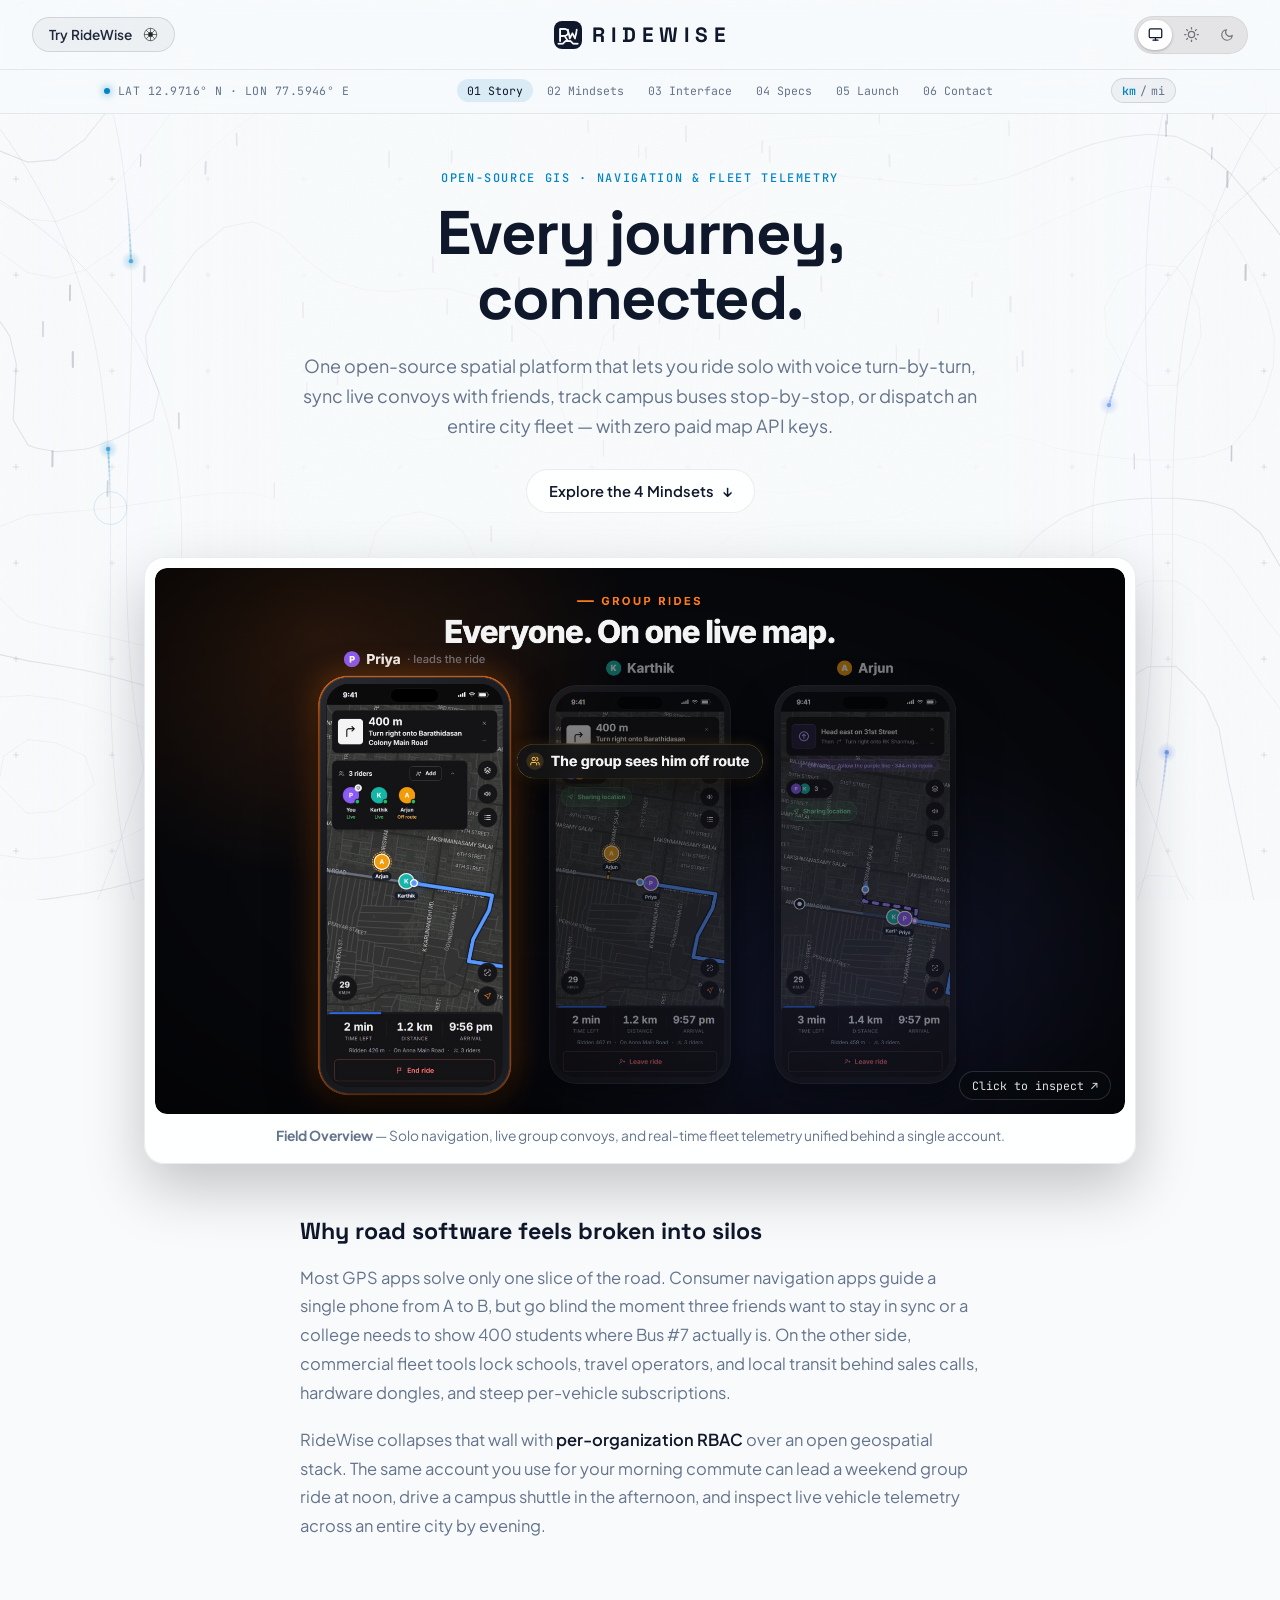
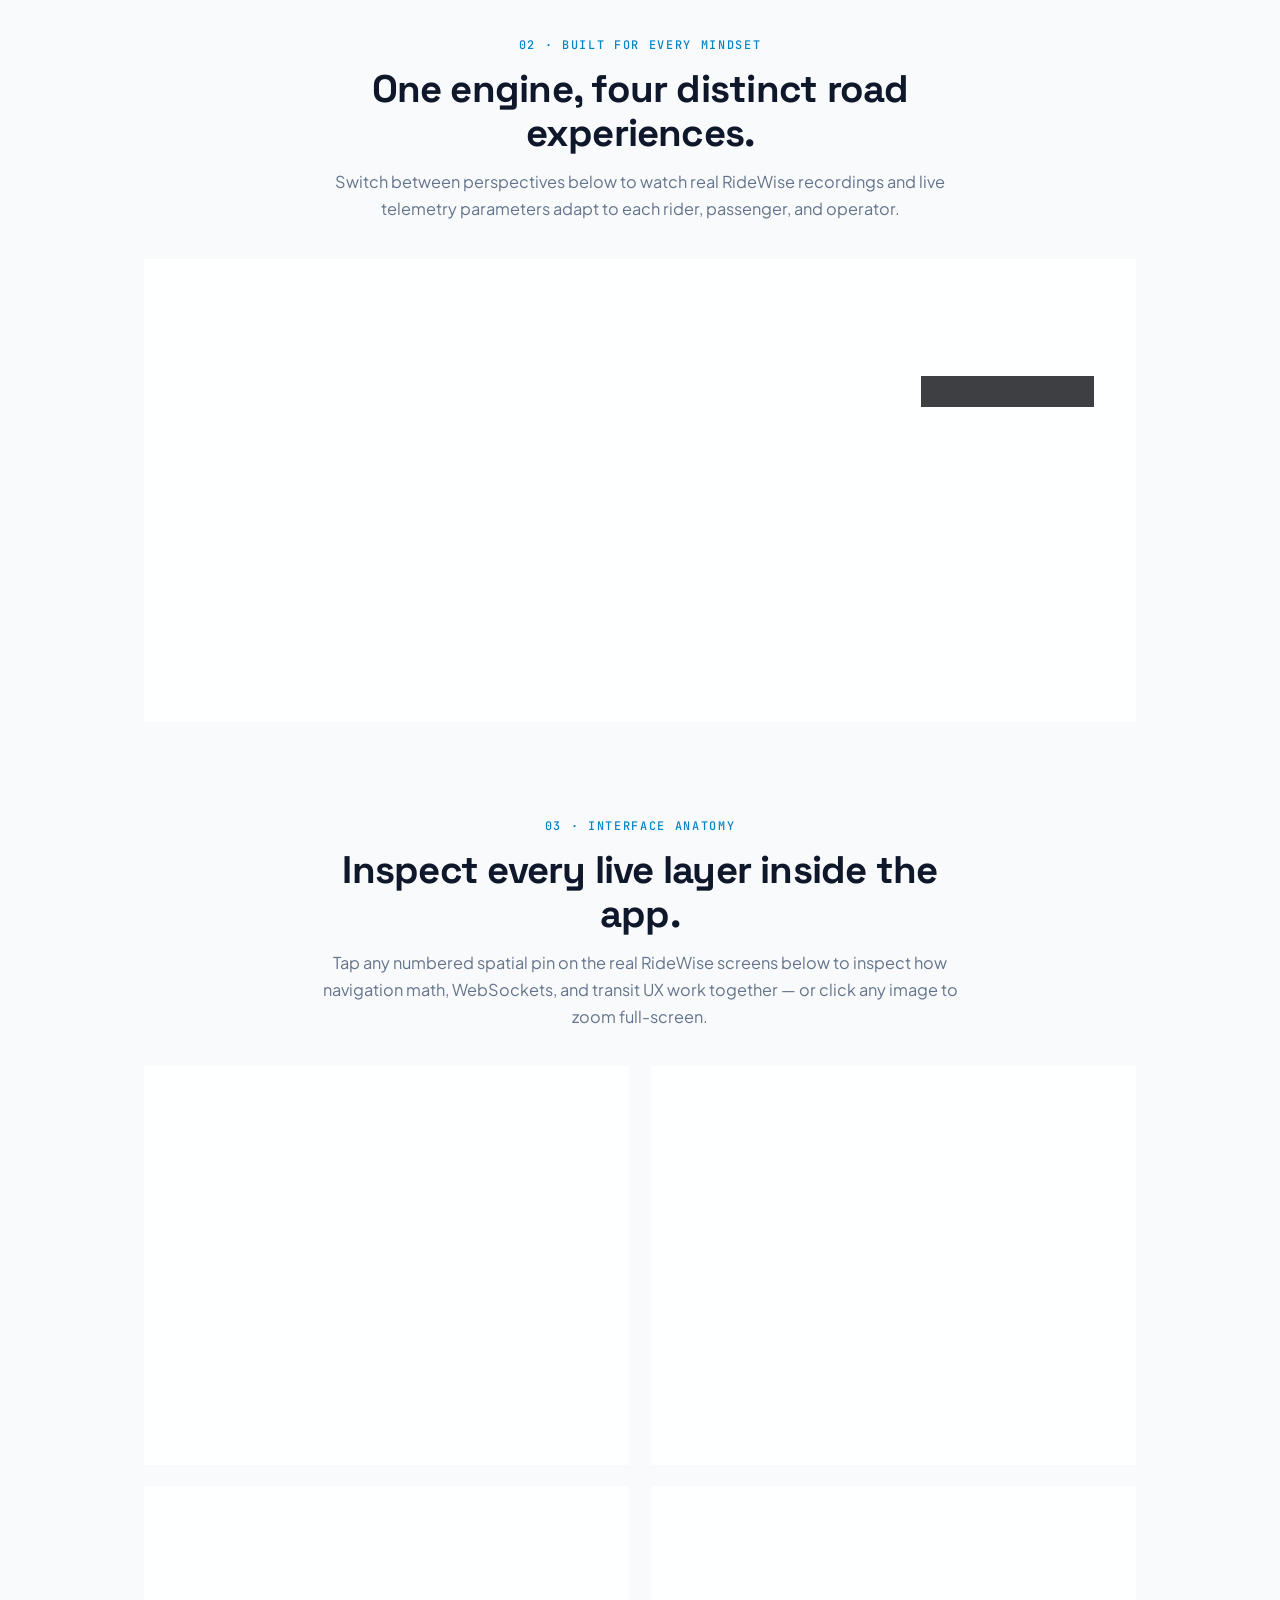
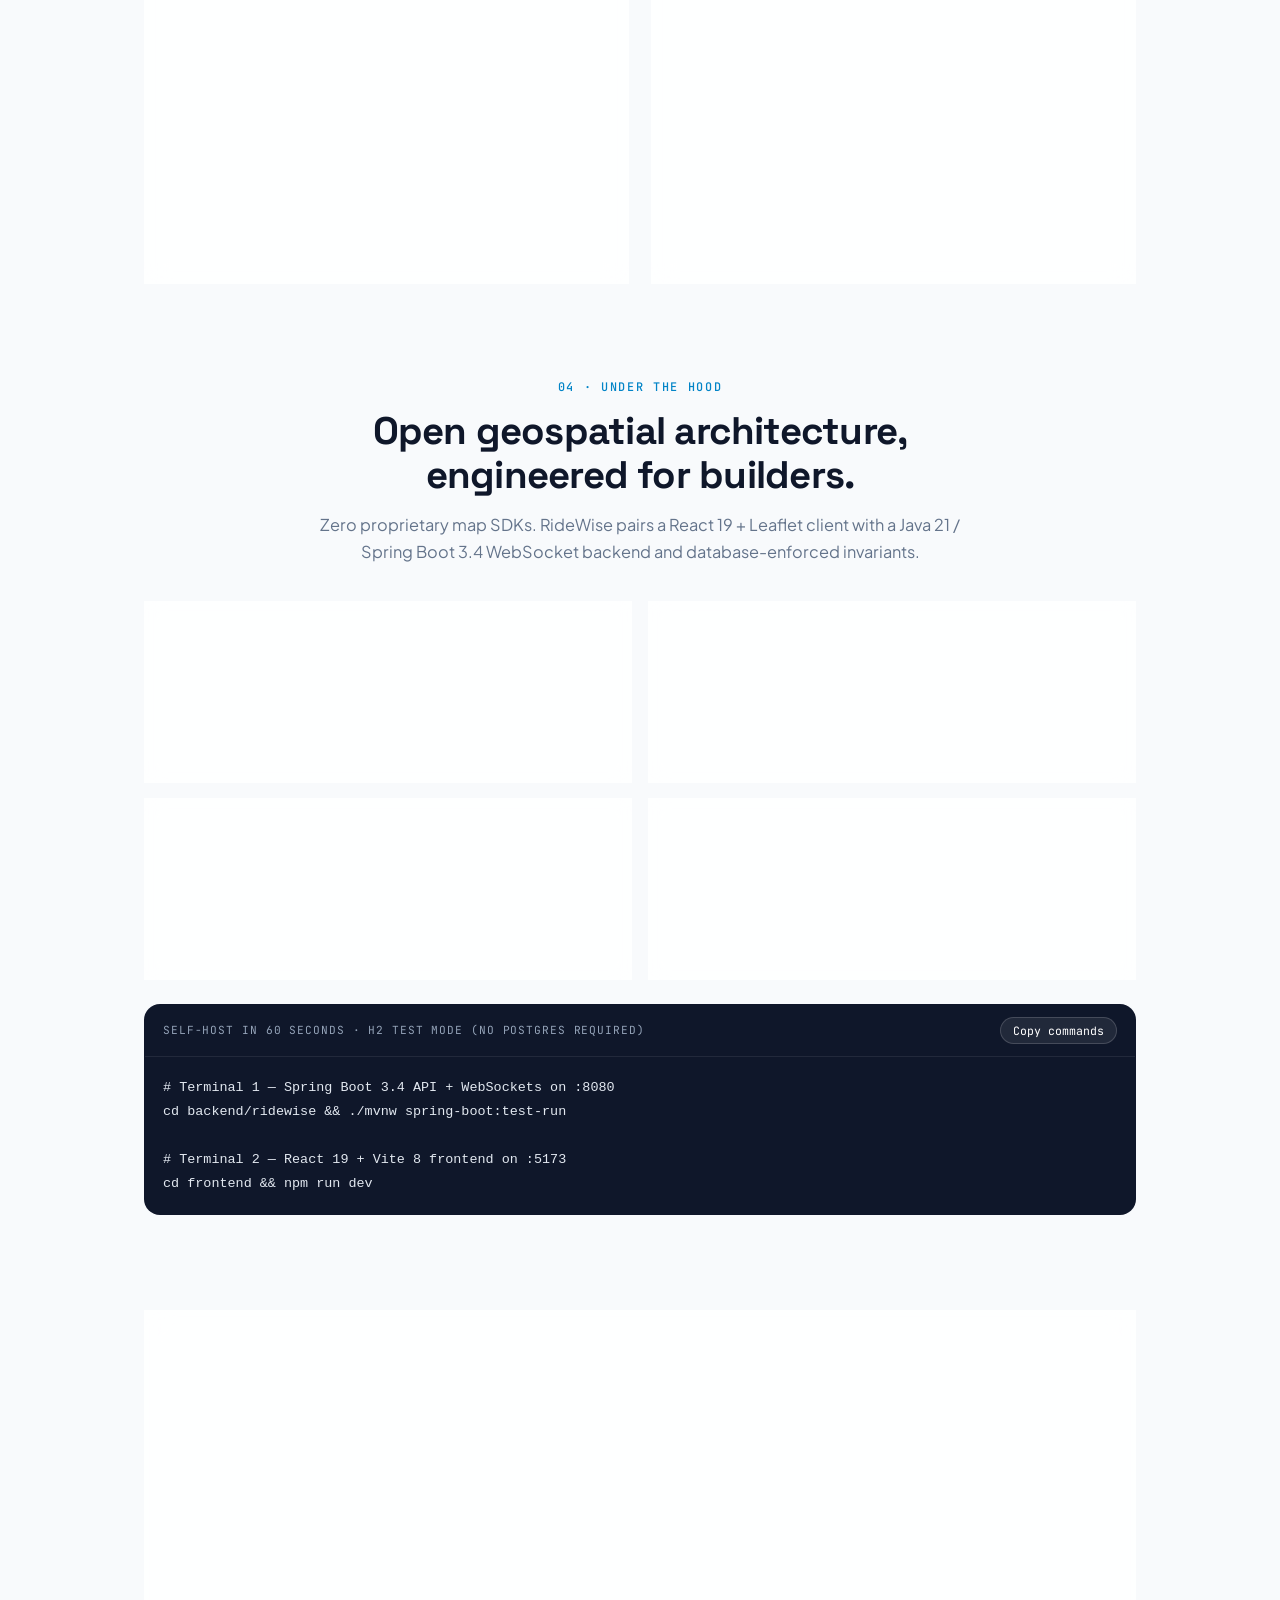
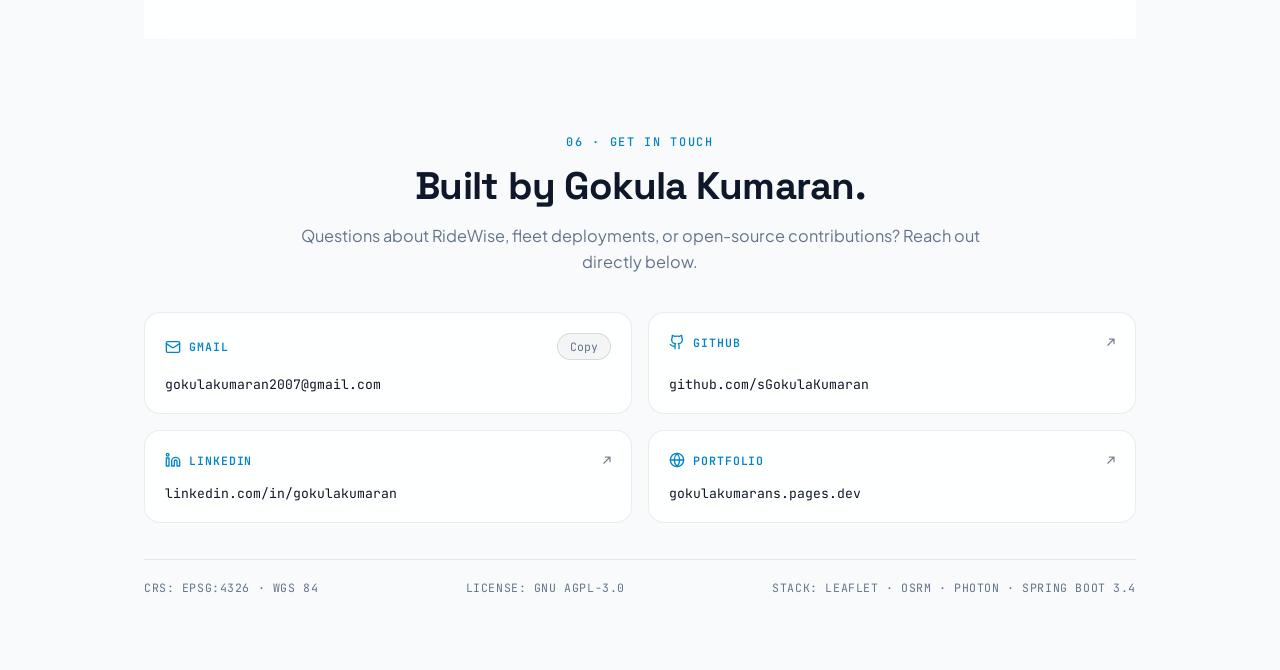
==== index.html @ c9604932 "Add MIT License and rename landingPage.html to index.html" ====
<!DOCTYPE html>
<html lang="en" data-theme="dark">
<head>
  <meta charset="UTF-8" />
  <meta name="viewport" content="width=device-width, initial-scale=1.0" />
  <title>RIDEWISE</title>

  <!-- App Tab Icon -->
  <link rel="icon" type="image/png" href="ridewise-icon-192.png" />

  <!-- Google Fonts: body text + wordmark -->
  <link rel="preconnect" href="https://fonts.googleapis.com" />
  <link rel="preconnect" href="https://fonts.gstatic.com" crossorigin />
  <link href="https://fonts.googleapis.com/css2?family=JetBrains+Mono:wght@400;500;600&family=Plus+Jakarta+Sans:wght@400;500;600;700;800&family=Space+Grotesk:wght@700&display=swap" rel="stylesheet" />

  <link rel="stylesheet" href="landingPage.css" />
</head>
<body>

  <!-- Cartographic Topography + Live Route Telemetry Background -->
  <div class="rw-bg-stage" aria-hidden="true">
    <canvas id="rwBgCanvas" class="rw-bg-canvas"></canvas>
    <div class="rw-bg-corridor"></div>
    <div class="rw-bg-grain"></div>
  </div>

  <!-- Top Bar -->
  <header class="topbar" id="topbar">

    <!-- Left: Try RideWise Button -->
    <div class="topbar-left">
      <a href="https://ride-wise.pages.dev" target="_blank" rel="noopener noreferrer" class="btn-try" id="btnTryRideWise" aria-label="Try RideWise (opens the app)">
        <span class="btn-text">Try RideWise</span>
        <!-- Tyre wrapper with speed lines behind it -->
        <span class="tyre-wrapper">
          <span class="speed-lines" aria-hidden="true">
            <span class="speed-line line-1"></span>
            <span class="speed-line line-2"></span>
          </span>
          <!-- Wheel / Tyre SVG -->
          <svg class="btn-tyre" id="btnTyreIcon" width="15" height="15" viewBox="0 0 24 24" fill="none" stroke="currentColor"  aria-hidden="true">
            <!-- Outer tyre rim -->
            <circle cx="12" cy="12" r="10"></circle>
            <!-- Center hub -->
            <circle cx="12" cy="12" r="3.5" fill="currentColor"></circle>
            <!-- Wheel spokes -->
            <line x1="12" y1="2" x2="12" y2="8.5"></line>
            <line x1="12" y1="15.5" x2="12" y2="22"></line>
            <line x1="2" y1="12" x2="8.5" y2="12"></line>
            <line x1="15.5" y1="12" x2="22" y2="12"></line>
            <line x1="4.93" y1="4.93" x2="9.5" y2="9.5"></line>
            <line x1="14.5" y1="14.5" x2="19.07" y2="19.07"></line>
            <line x1="4.93" y1="19.07" x2="9.5" y2="14.5"></line>
            <line x1="14.5" y1="9.5" x2="19.07" y2="4.93"></line>
          </svg>
        </span>
      </a>
    </div>

    <!-- Center: App Logo + Name -->
    <div class="topbar-center">
      <a href="#" class="brand" aria-label="RideWise home">
        <img src="ridewise-icon-192.png" alt="" class="brand-logo" />
        <span class="app-name">RIDEWISE</span>
      </a>
    </div>

    <!-- Right: 3-Segmented Pill Switcher (System, Light, Dark) -->
    <div class="topbar-right">
      <div class="theme-segment" id="themeSegment" role="radiogroup" aria-label="Theme switcher">
        <!-- Sliding highlight behind the active button -->
        <span class="theme-thumb" aria-hidden="true"></span>

        <!-- 1. System -->
        <button class="theme-btn" role="radio" data-theme-choice="system" title="System preference" aria-label="System preference">
          <svg width="15" height="15" viewBox="0 0 24 24" fill="none" stroke="currentColor" stroke-width="2" stroke-linecap="round" stroke-linejoin="round">
            <rect x="2" y="3" width="20" height="14" rx="2" ry="2"></rect>
            <line x1="8" y1="21" x2="16" y2="21"></line>
            <line x1="12" y1="17" x2="12" y2="21"></line>
          </svg>
        </button>

        <!-- 2. Light -->
        <button class="theme-btn" role="radio" data-theme-choice="light" title="Light theme" aria-label="Light theme">
          <svg width="15" height="15" viewBox="0 0 24 24" fill="none" stroke="currentColor" stroke-width="2" stroke-linecap="round" stroke-linejoin="round">
            <circle cx="12" cy="12" r="5"></circle>
            <line x1="12" y1="1" x2="12" y2="3"></line>
            <line x1="12" y1="21" x2="12" y2="23"></line>
            <line x1="4.22" y1="4.22" x2="5.64" y2="5.64"></line>
            <line x1="18.36" y1="18.36" x2="19.78" y2="19.78"></line>
            <line x1="1" y1="12" x2="3" y2="12"></line>
            <line x1="21" y1="12" x2="23" y2="12"></line>
            <line x1="4.22" y1="19.78" x2="5.64" y2="18.36"></line>
            <line x1="18.36" y1="5.64" x2="19.78" y2="4.22"></line>
          </svg>
        </button>

        <!-- 3. Dark -->
        <button class="theme-btn" role="radio" data-theme-choice="dark" title="Dark theme" aria-label="Dark theme">
          <svg width="14" height="14" viewBox="0 0 24 24" fill="none" stroke="currentColor" stroke-width="2" stroke-linecap="round" stroke-linejoin="round">
            <path d="M21 12.79A9 9 0 1 1 11.21 3 7 7 0 0 0 21 12.79z"></path>
          </svg>
        </button>
      </div>
    </div>
  </header>

  <!-- Sticky GIS Telemetry Ribbon -->
  <nav class="gis-ribbon" id="gisRibbon" aria-label="Chapter navigation and telemetry">
    <div class="gis-ribbon-inner">
      <div class="gis-coords-wrap">
        <span class="gis-live-dot" aria-hidden="true"></span>
        <span class="gis-coords" id="gisCoords">LAT 12.9716° N · LON 77.5946° E</span>
      </div>

      <div class="gis-chapters" role="list">
        <a href="#ch-story" class="gis-ch-link active" data-ch="ch-story">01 Story</a>
        <a href="#ch-mindsets" class="gis-ch-link" data-ch="ch-mindsets">02 Mindsets</a>
        <a href="#ch-interface" class="gis-ch-link" data-ch="ch-interface">03 Interface</a>
        <a href="#ch-architecture" class="gis-ch-link" data-ch="ch-architecture">04 Specs</a>
        <a href="#ch-launch" class="gis-ch-link" data-ch="ch-launch">05 Launch</a>
        <a href="#ch-contact" class="gis-ch-link" data-ch="ch-contact">06 Contact</a>
      </div>

      <button class="gis-unit-toggle" id="gisUnitToggle" type="button" aria-label="Toggle distance units between kilometers and miles">
        <span class="unit-opt active" data-unit="km">km</span>
        <span class="unit-sep" aria-hidden="true">/</span>
        <span class="unit-opt" data-unit="mi">mi</span>
      </button>
    </div>
    <div class="gis-progress-track" aria-hidden="true">
      <div class="gis-progress-bar" id="gisProgressBar"></div>
    </div>
  </nav>

  <main class="main-content">
    <article class="blog-container">

      <!-- ================================================================
           CHAPTER 01: HERO & PROBLEM SHIFT
           ================================================================ -->
      <section id="ch-story" class="blog-chapter ch-hero" data-coords="LAT 12.9716° N · LON 77.5946° E">
        <div class="prose-col hero-header">
          <p class="eyebrow">OPEN-SOURCE GIS · NAVIGATION &amp; FLEET TELEMETRY</p>
          <h1 class="hero-title">Every journey, connected.</h1>
          <p class="hero-lead">
            One open-source spatial platform that lets you ride solo with voice turn-by-turn, sync live convoys with friends, track campus buses stop-by-stop, or dispatch an entire city fleet — with zero paid map API keys.
          </p>
          <div class="hero-actions">
            <a href="#ch-mindsets" class="blog-btn-secondary">
              <span>Explore the 4 Mindsets</span>
              <span aria-hidden="true">↓</span>
            </a>
          </div>
        </div>

        <figure class="breakout-frame hero-media-frame">
          <button type="button" class="media-zoom-trigger" data-lightbox-src="assets/hero-promo.png" data-lightbox-caption="RideWise live navigation, group convoy sync, and multi-vehicle fleet dispatch running on open geospatial infrastructure." aria-label="Zoom hero platform overview">
            <img src="assets/hero-promo.png" alt="RideWise platform overview showing live fleet map, solo navigation, and group sync" class="frame-img" />
            <span class="zoom-pill">Click to inspect ↗</span>
          </button>
          <figcaption class="frame-caption">
            <strong>Field Overview</strong> — Solo navigation, live group convoys, and real-time fleet telemetry unified behind a single account.
          </figcaption>
        </figure>

        <div class="prose-col problem-shift">
          <h2 class="section-subtitle">Why road software feels broken into silos</h2>
          <p>
            Most GPS apps solve only one slice of the road. Consumer navigation apps guide a single phone from A to B, but go blind the moment three friends want to stay in sync or a college needs to show 400 students where Bus #7 actually is. On the other side, commercial fleet tools lock schools, travel operators, and local transit behind sales calls, hardware dongles, and steep per-vehicle subscriptions.
          </p>
          <p>
            RideWise collapses that wall with <strong>per-organization RBAC</strong> over an open geospatial stack. The same account you use for your morning commute can lead a weekend group ride at noon, drive a campus shuttle in the afternoon, and inspect live vehicle telemetry across an entire city by evening.
          </p>
        </div>
      </section>

      <!-- ================================================================
           CHAPTER 02: INTERACTIVE 4-MINDSET STAGE (SHOPIFY × FELT)
           ================================================================ -->
      <section id="ch-mindsets" class="blog-chapter ch-mindsets" data-coords="LAT 13.0827° N · LON 80.2707° E">
        <div class="prose-col section-intro">
          <p class="eyebrow">02 · BUILT FOR EVERY MINDSET</p>
          <h2 class="section-title">One engine, four distinct road experiences.</h2>
          <p class="section-desc">
            Switch between perspectives below to watch real RideWise recordings and live telemetry parameters adapt to each rider, passenger, and operator.
          </p>
        </div>

        <div class="mindset-stage">
          <div class="mindset-tabs" role="tablist" aria-label="RideWise user mindsets">
            <button class="mindset-tab active" role="tab" aria-selected="true" data-mindset="solo">
              <span class="tab-idx">01</span>
              <span class="tab-label">Solo Riders</span>
            </button>
            <button class="mindset-tab" role="tab" aria-selected="false" data-mindset="group">
              <span class="tab-idx">02</span>
              <span class="tab-label">Group Rides</span>
            </button>
            <button class="mindset-tab" role="tab" aria-selected="false" data-mindset="campus">
              <span class="tab-idx">03</span>
              <span class="tab-label">Passengers &amp; Campus</span>
            </button>
            <button class="mindset-tab" role="tab" aria-selected="false" data-mindset="fleet">
              <span class="tab-idx">04</span>
              <span class="tab-label">Fleet Admins</span>
            </button>
          </div>

          <div class="mindset-panel" id="mindsetPanel">
            <div class="mindset-info">
              <span class="mindset-kicker" id="mindsetKicker">TURN-BY-TURN · VOICE GUIDANCE</span>
              <h3 class="mindset-heading" id="mindsetTitle">Solo Riders</h3>
              <p class="mindset-copy" id="mindsetCopy">
                Plan routes with live alternatives, spoken maneuver prompts, and segment-projected off-route recovery across 6 open map styles — with Screen Wake Lock and zero API lock-in.
              </p>

              <div class="telemetry-metrics">
                <div class="metric-pill">
                  <span class="metric-label">ACTIVE ROUTE</span>
                  <strong class="metric-val" id="metricDist" data-km="14.2">14.2 km</strong>
                </div>
                <div class="metric-pill">
                  <span class="metric-label">AVG PACE</span>
                  <strong class="metric-val" id="metricSpeed" data-kmh="46">46 km/h</strong>
                </div>
              </div>

              <ul class="mindset-bullets" id="mindsetBullets">
                <li>6 map styles: Auto, Standard, Dark, Satellite, Terrain, Cycling</li>
                <li>Accuracy-scaled off-route hysteresis prevents noisy reroutes</li>
                <li>4 adaptive UI themes + persistent ride history</li>
              </ul>
            </div>

            <div class="mindset-media">
              <div class="video-bezel">
                <video id="mindsetVideo" class="stage-video" muted loop playsinline preload="metadata" poster="assets/shot-solo.png">
                  <source src="assets/clip-solo.mp4" type="video/mp4" />
                </video>
                <div class="video-hud" id="mindsetHud">
                  <span class="hud-dot" aria-hidden="true"></span>
                  <span id="mindsetHudText">NAV ENGINE · ACTIVE</span>
                </div>
                <button type="button" class="video-play-btn" id="mindsetPlayToggle" aria-label="Pause video">
                  <span id="playBtnIcon">❚❚</span>
                  <span id="playBtnLabel">Pause</span>
                </button>
              </div>
            </div>
          </div>
        </div>
      </section>

      <!-- ================================================================
           CHAPTER 03: ANNOTATED GIS INTERFACE ANATOMY (2×2 BENTO)
           ================================================================ -->
      <section id="ch-interface" class="blog-chapter ch-interface" data-coords="LAT 11.0168° N · LON 76.9558° E">
        <div class="prose-col section-intro">
          <p class="eyebrow">03 · INTERFACE ANATOMY</p>
          <h2 class="section-title">Inspect every live layer inside the app.</h2>
          <p class="section-desc">
            Tap any numbered spatial pin on the real RideWise screens below to inspect how navigation math, WebSockets, and transit UX work together — or click any image to zoom full-screen.
          </p>
        </div>

        <div class="bento-grid">
          <!-- Card 1: Solo Navigation -->
          <figure class="bento-card">
            <div class="bento-media-wrap">
              <img src="assets/shot-solo.png" alt="RideWise Solo turn-by-turn navigation UI" class="bento-img js-lightbox-img" data-lightbox-src="assets/shot-solo.png" data-lightbox-caption="Solo turn-by-turn navigation: live maneuver card, speed, remaining distance, ETA, and voice toggle." />

              <button type="button" class="hotspot-pin" style="top: 16%; left: 32%;" aria-expanded="false" aria-label="Inspect maneuver card">
                <span>1</span>
              </button>
              <div class="hotspot-popover" style="top: 23%; left: 10%;">
                <strong>Next-Maneuver Banner</strong>
                <p>Spoken Web Speech cues trigger dynamically by current speed and approach distance.</p>
              </div>

              <button type="button" class="hotspot-pin" style="top: 76%; left: 66%;" aria-expanded="false" aria-label="Inspect telemetry HUD">
                <span>2</span>
              </button>
              <div class="hotspot-popover" style="top: 46%; left: 38%;">
                <strong>Segment-Projected Telemetry</strong>
                <p>Live speed, remaining <span data-km="8.4">8.4 km</span>, and ETA computed purely in <code>navigation.js</code>.</p>
              </div>

              <button type="button" class="bento-zoom-btn" data-lightbox-src="assets/shot-solo.png" data-lightbox-caption="Solo turn-by-turn navigation: live maneuver card, speed, remaining distance, ETA, and voice toggle." aria-label="Zoom Solo Navigation screenshot">⤢</button>
            </div>
            <figcaption class="bento-caption">
              <h3>Solo Turn-by-Turn Navigation</h3>
              <p>Distraction-free maneuver card, live speed telemetry, and Screen Wake Lock.</p>
            </figcaption>
          </figure>

          <!-- Card 2: Group Off-Route Rejoin -->
          <figure class="bento-card">
            <div class="bento-media-wrap">
              <img src="assets/shot-group-rejoin.png" alt="RideWise group ride purple off-route rejoin path" class="bento-img js-lightbox-img" data-lightbox-src="assets/shot-group-rejoin.png" data-lightbox-caption="Group ride purple rejoin: an off-route rider receives a dedicated purple rejoin path ahead on the shared route." />

              <button type="button" class="hotspot-pin" style="top: 48%; left: 54%;" aria-expanded="false" aria-label="Inspect purple rejoin path">
                <span>1</span>
              </button>
              <div class="hotspot-popover" style="top: 18%; left: 26%;">
                <strong>Purple Rejoin Vector</strong>
                <p>Instead of forcing awkward U-turns, RideWise computes an intercept path ahead on the convoy route.</p>
              </div>

              <button type="button" class="hotspot-pin" style="top: 22%; left: 72%;" aria-expanded="false" aria-label="Inspect live rider status">
                <span>2</span>
              </button>
              <div class="hotspot-popover" style="top: 30%; left: 38%;">
                <strong>/ws/rides Live Sync</strong>
                <p>Opt-in rider coordinates stream in real time with instant <em>Off route</em> alerts for the group.</p>
              </div>

              <button type="button" class="bento-zoom-btn" data-lightbox-src="assets/shot-group-rejoin.png" data-lightbox-caption="Group ride purple rejoin: an off-route rider receives a dedicated purple rejoin path ahead on the shared route." aria-label="Zoom Group Ride screenshot">⤢</button>
            </div>
            <figcaption class="bento-caption">
              <h3>Group Convoy &amp; Purple Rejoin</h3>
              <p>Keep riders together with live breadcrumbs and smart forward intercept routing.</p>
            </figcaption>
          </figure>

          <!-- Card 3: Passenger Stop-by-Stop -->
          <figure class="bento-card">
            <div class="bento-media-wrap">
              <img src="assets/shot-passenger.jpg" alt="RideWise passenger live bus stops and ETA drawer" class="bento-img js-lightbox-img" data-lightbox-src="assets/shot-passenger.jpg" data-lightbox-caption="Passenger stop-by-stop ETA drawer with passed stops, crowd badges, and proximity alerts." />

              <button type="button" class="hotspot-pin" style="top: 34%; left: 28%;" aria-expanded="false" aria-label="Inspect stop timeline">
                <span>1</span>
              </button>
              <div class="hotspot-popover" style="top: 42%; left: 8%;">
                <strong>Stop-by-Stop ETA Drawer</strong>
                <p>Passed stops dim automatically while upcoming stops update live from vehicle GPS.</p>
              </div>

              <button type="button" class="hotspot-pin" style="top: 64%; left: 68%;" aria-expanded="false" aria-label="Inspect crowd badge and proximity alert">
                <span>2</span>
              </button>
              <div class="hotspot-popover" style="top: 32%; left: 32%;">
                <strong>Crowd Badges &amp; Proximity Ping</strong>
                <p>See <em>Seats free</em> / <em>Filling up</em> / <em>Full</em> and set a <em>"Tell me when it's near"</em> alert.</p>
              </div>

              <button type="button" class="bento-zoom-btn" data-lightbox-src="assets/shot-passenger.jpg" data-lightbox-caption="Passenger stop-by-stop ETA drawer with passed stops, crowd badges, and proximity alerts." aria-label="Zoom Passenger Stops screenshot">⤢</button>
            </div>
            <figcaption class="bento-caption">
              <h3>Passenger Stop Timeline &amp; Alerts</h3>
              <p>No more guessing at the bus stop — unlock public or private orgs with a code.</p>
            </figcaption>
          </figure>

          <!-- Card 4: Fleet Dispatch Map -->
          <figure class="bento-card">
            <div class="bento-media-wrap">
              <img src="assets/shot-fleet-college.png" alt="RideWise live multi-vehicle fleet map" class="bento-img js-lightbox-img" data-lightbox-src="assets/shot-fleet-college.png" data-lightbox-caption="College & city fleet live dispatch map showing active buses, routes, and real-time telemetry." />

              <button type="button" class="hotspot-pin" style="top: 42%; left: 48%;" aria-expanded="false" aria-label="Inspect live fleet markers">
                <span>1</span>
              </button>
              <div class="hotspot-popover" style="top: 12%; left: 22%;">
                <strong>In-Memory Fleet Broadcaster</strong>
                <p>Live positions fan out over <code>/ws/fleet</code> with 5s throttled PostgreSQL persistence.</p>
              </div>

              <button type="button" class="hotspot-pin" style="top: 72%; left: 24%;" aria-expanded="false" aria-label="Inspect admin operations suite">
                <span>2</span>
              </button>
              <div class="hotspot-popover" style="top: 40%; left: 10%;">
                <strong>9-Tab Admin Operations Suite</strong>
                <p>Manage vehicles, routes, drivers, trip GPS replays, CSV exports, and announcements.</p>
              </div>

              <button type="button" class="bento-zoom-btn" data-lightbox-src="assets/shot-fleet-college.png" data-lightbox-caption="College & city fleet live dispatch map showing active buses, routes, and real-time telemetry." aria-label="Zoom Fleet Dispatch screenshot">⤢</button>
            </div>
            <figcaption class="bento-caption">
              <h3>Multi-Vehicle Fleet Operations</h3>
              <p>Atomic driver/vehicle locking, trip GPS replay, SOS alerts, and live analytics.</p>
            </figcaption>
          </figure>
        </div>
      </section>

      <!-- ================================================================
           CHAPTER 04: UNDER THE HOOD — OPEN GIS SPECS & QUICK START
           ================================================================ -->
      <section id="ch-architecture" class="blog-chapter ch-architecture" data-coords="LAT 17.3850° N · LON 78.4867° E">
        <div class="prose-col section-intro">
          <p class="eyebrow">04 · UNDER THE HOOD</p>
          <h2 class="section-title">Open geospatial architecture, engineered for builders.</h2>
          <p class="section-desc">
            Zero proprietary map SDKs. RideWise pairs a React 19 + Leaflet client with a Java 21 / Spring Boot 3.4 WebSocket backend and database-enforced invariants.
          </p>
        </div>

        <div class="specs-grid">
          <div class="spec-card">
            <span class="spec-num">01</span>
            <h3>Browser-Direct Open Stack</h3>
            <p>OSM, Stadia, Esri, OpenTopoMap &amp; CyclOSM tiles plus Photon/Nominatim search and OSRM routing run straight from the browser — <strong>0 bytes</strong> proxied through the backend.</p>
          </div>
          <div class="spec-card">
            <span class="spec-num">02</span>
            <h3>Pure <code>navigation.js</code> Engine</h3>
            <p>Zero React or Leaflet dependencies. Handles route segment projection, maneuver announcements, off-route hysteresis, and passenger ETA estimation cleanly.</p>
          </div>
          <div class="spec-card">
            <span class="spec-num">03</span>
            <h3>Throttled WebSocket Telemetry</h3>
            <p><code>/ws/rides</code> and <code>/ws/fleet</code> broadcast from memory with 25s heartbeat pings while PostgreSQL persists thinned tracks (max 4,000 pts/trip) every 5s.</p>
          </div>
          <div class="spec-card">
            <span class="spec-num">04</span>
            <h3>Server-Enforced RBAC &amp; Locks</h3>
            <p><code>OrgGuard</code> validates every organization call, and nullable unique keys (<code>active_vehicle_key</code>, <code>active_driver_key</code>) prevent double-booking at the DB layer.</p>
          </div>
        </div>

        <div class="quickstart-card">
          <div class="quickstart-head">
            <span class="quickstart-label">SELF-HOST IN 60 SECONDS · H2 TEST MODE (NO POSTGRES REQUIRED)</span>
            <button type="button" class="copy-code-btn" id="btnCopyQuickstart">Copy commands</button>
          </div>
          <pre class="quickstart-code" id="quickstartCode"><code># Terminal 1 — Spring Boot 3.4 API + WebSockets on :8080
cd backend/ridewise &amp;&amp; ./mvnw spring-boot:test-run

# Terminal 2 — React 19 + Vite 8 frontend on :5173
cd frontend &amp;&amp; npm run dev</code></pre>
        </div>
      </section>

      <!-- ================================================================
           CHAPTER 05: CLOSING CONVERSION BANNER & GIS FOOTER
           ================================================================ -->
      <section id="ch-launch" class="blog-chapter ch-launch" data-coords="LAT 28.6139° N · LON 77.2090° E">
        <div class="launch-banner">
          <p class="eyebrow">05 · READY TO ROLL</p>
          <h2 class="launch-title">One account. Zero paid map API keys.</h2>
          <p class="launch-sub">
            Test solo navigation in your browser, invite friends to a live convoy, or launch a campus/fleet organization in minutes.
          </p>
          <div class="launch-actions">
            <a href="https://ride-wise.pages.dev" target="_blank" rel="noopener noreferrer" class="blog-btn-primary js-road-launch">
              <span>Try RideWise Free</span>
              <span aria-hidden="true">→</span>
            </a>
            <a href="https://github.com/sGokulaKumaran/Ride-Wise" target="_blank" rel="noopener noreferrer" class="blog-btn-secondary">
              <span>GitHub Repo</span>
            </a>
            <a href="https://res.cloudinary.com/ubhnc15t/video/upload/v1793038952/Ridewise_short_ad_1.mp4" target="_blank" rel="noopener noreferrer" class="blog-btn-secondary">
              <span>Watch Full Demo</span>
            </a>
          </div>
        </div>
      </section>

      <!-- ================================================================
           CHAPTER 06: CONTACT & BUILDER LINKS
           ================================================================ -->
      <section id="ch-contact" class="blog-chapter ch-contact" data-coords="LAT 13.0827° N · LON 80.2707° E">
        <div class="prose-col section-intro">
          <p class="eyebrow">06 · GET IN TOUCH</p>
          <h2 class="section-title">Built by Gokula Kumaran.</h2>
          <p class="section-desc">
            Questions about RideWise, fleet deployments, or open-source contributions? Reach out directly below.
          </p>
        </div>

        <div class="contact-grid">
          <div class="contact-card">
            <div class="contact-card-head">
              <span class="contact-label">
                <svg width="16" height="16" viewBox="0 0 24 24" fill="none" stroke="currentColor" stroke-width="2" stroke-linecap="round" stroke-linejoin="round" aria-hidden="true">
                  <rect x="2" y="4" width="20" height="16" rx="2"></rect>
                  <path d="m22 7-8.97 5.7a1.94 1.94 0 0 1-2.06 0L2 7"></path>
                </svg>
                GMAIL
              </span>
              <button type="button" class="copy-code-btn" id="btnCopyEmail">Copy</button>
            </div>
            <a href="mailto:gokulakumaran2007@gmail.com" class="contact-value">gokulakumaran2007@gmail.com</a>
          </div>

          <a href="https://github.com/sGokulaKumaran" target="_blank" rel="noopener noreferrer" class="contact-card contact-card-link">
            <div class="contact-card-head">
              <span class="contact-label">
                <svg width="16" height="16" viewBox="0 0 24 24" fill="none" stroke="currentColor" stroke-width="2" stroke-linecap="round" stroke-linejoin="round" aria-hidden="true">
                  <path d="M15 22v-4a4.8 4.8 0 0 0-1-3.5c3 0 6-2 6-5.5.08-1.25-.27-2.48-1-3.5.28-1.15.28-2.35 0-3.5 0 0-1 0-3 1.5-2.64-.5-5.36-.5-8 0C6 2 5 2 5 2c-.3 1.15-.3 2.35 0 3.5A5.403 5.403 0 0 0 4 9c0 3.5 3 5.5 6 5.5-.39.49-.68 1.05-.85 1.65-.17.6-.22 1.23-.15 1.85v4"></path>
                  <path d="M9 18c-4.51 2-5-2-7-2"></path>
                </svg>
                GITHUB
              </span>
              <span class="contact-arrow" aria-hidden="true">↗</span>
            </div>
            <span class="contact-value">github.com/sGokulaKumaran</span>
          </a>

          <!-- Update LinkedIn handle below if different -->
          <a href="https://www.linkedin.com/in/gokulakumaran" target="_blank" rel="noopener noreferrer" class="contact-card contact-card-link">
            <div class="contact-card-head">
              <span class="contact-label">
                <svg width="16" height="16" viewBox="0 0 24 24" fill="none" stroke="currentColor" stroke-width="2" stroke-linecap="round" stroke-linejoin="round" aria-hidden="true">
                  <path d="M16 8a6 6 0 0 1 6 6v7h-4v-7a2 2 0 0 0-2-2 2 2 0 0 0-2 2v7h-4v-7a6 6 0 0 1 6-6z"></path>
                  <rect width="4" height="12" x="2" y="9"></rect>
                  <circle cx="4" cy="4" r="2"></circle>
                </svg>
                LINKEDIN
              </span>
              <span class="contact-arrow" aria-hidden="true">↗</span>
            </div>
            <span class="contact-value">linkedin.com/in/gokulakumaran</span>
          </a>

          <a href="https://gokulakumarans.pages.dev" target="_blank" rel="noopener noreferrer" class="contact-card contact-card-link">
            <div class="contact-card-head">
              <span class="contact-label">
                <svg width="16" height="16" viewBox="0 0 24 24" fill="none" stroke="currentColor" stroke-width="2" stroke-linecap="round" stroke-linejoin="round" aria-hidden="true">
                  <circle cx="12" cy="12" r="10"></circle>
                  <line x1="2" y1="12" x2="22" y2="12"></line>
                  <path d="M12 2a15.3 15.3 0 0 1 4 10 15.3 15.3 0 0 1-4 10 15.3 15.3 0 0 1-4-10 15.3 15.3 0 0 1 4-10z"></path>
                </svg>
                PORTFOLIO
              </span>
              <span class="contact-arrow" aria-hidden="true">↗</span>
            </div>
            <span class="contact-value">gokulakumarans.pages.dev</span>
          </a>
        </div>

        <footer class="gis-footer">
          <span>CRS: EPSG:4326 · WGS 84</span>
          <span>LICENSE: GNU AGPL-3.0</span>
          <span>STACK: LEAFLET · OSRM · PHOTON · SPRING BOOT 3.4</span>
        </footer>
      </section>

    </article>
  </main>

  <!-- Image Zoom Lightbox -->
  <div class="rw-lightbox" id="rwLightbox" aria-hidden="true" role="dialog" aria-label="Screenshot preview">
    <div class="rw-lightbox-backdrop" id="rwLightboxBackdrop"></div>
    <figure class="rw-lightbox-dialog">
      <button type="button" class="rw-lightbox-close" id="rwLightboxClose" aria-label="Close preview">✕</button>
      <img src="" alt="" id="rwLightboxImg" class="rw-lightbox-img" />
      <figcaption id="rwLightboxCaption" class="rw-lightbox-caption"></figcaption>
    </figure>
  </div>

  <!-- ==========================================================================
       ZIPPER LAUNCH TRANSITION OVERLAY
       ========================================================================== -->
  <div id="zipOverlay" class="zip-overlay" aria-hidden="true">
    <!-- Unzipped Portal Screen (revealed from top-left downward) -->
    <div class="zip-portal" id="zipPortal">
      <div class="zip-portal-content">
        <div class="zip-portal-brand">
          <img src="ridewise-icon-192.png" alt="RideWise" class="zip-portal-logo" />
          <span class="zip-portal-name">RIDEWISE</span>
        </div>
        <p class="zip-portal-tagline">Launching Navigation Platform...</p>
        <div class="zip-portal-track">
          <div class="zip-portal-progress"></div>
        </div>
      </div>
    </div>

    <!-- Zipper teeth + fabric edge shadows (drawn by JS every frame) -->
    <svg class="zip-svg" id="zipSvg">
      <defs>
        <filter id="zipBlur" x="-20%" y="-20%" width="140%" height="140%">
          <feGaussianBlur stdDeviation="6"></feGaussianBlur>
        </filter>
      </defs>
      <!-- Shadows cast by the two fabric edges into the opening -->
      <polyline id="zipShadowTop" class="zip-shadow"></polyline>
      <polyline id="zipShadowBottom" class="zip-shadow"></polyline>
      <!-- Fabric tape lines -->
      <polyline id="zipTapeTop" class="zip-tape"></polyline>
      <polyline id="zipTapeBottom" class="zip-tape"></polyline>
      <!-- Separated teeth on each open edge -->
      <polyline id="zipTeethTop" class="zip-teeth"></polyline>
      <polyline id="zipTeethBottom" class="zip-teeth"></polyline>
      <!-- Still-closed (interlocked) teeth: before the stop and ahead of the slider -->
      <path id="zipClosedA" class="zip-teeth"></path>
      <path id="zipClosedB" class="zip-teeth offset"></path>
    </svg>

    <!-- The slider: the tyre itself -->
    <div class="zip-slider" id="zipSlider">
      <svg width="22" height="22" viewBox="0 0 24 24" fill="none" stroke="currentColor" stroke-width="2" stroke-linecap="round" stroke-linejoin="round">
        <circle cx="12" cy="12" r="10"></circle>
        <circle cx="12" cy="12" r="3.5" fill="currentColor"></circle>
        <line x1="12" y1="2" x2="12" y2="8.5"></line>
        <line x1="12" y1="15.5" x2="12" y2="22"></line>
        <line x1="2" y1="12" x2="8.5" y2="12"></line>
        <line x1="15.5" y1="12" x2="22" y2="12"></line>
        <line x1="4.93" y1="4.93" x2="9.5" y2="9.5"></line>
        <line x1="14.5" y1="14.5" x2="19.07" y2="19.07"></line>
        <line x1="4.93" y1="19.07" x2="9.5" y2="14.5"></line>
        <line x1="14.5" y1="9.5" x2="19.07" y2="4.93"></line>
      </svg>
    </div>
  </div>

  <!-- ==========================================================================
       DIAGONAL ROAD + BIKE LAUNCH TRANSITION OVERLAY
       ========================================================================== -->
  <div id="roadOverlay" class="road-overlay" aria-hidden="true">
    <div class="road-portal" id="roadPortal">
      <div class="zip-portal-content">
        <div class="zip-portal-brand">
          <img src="ridewise-icon-192.png" alt="RideWise" class="zip-portal-logo" />
          <span class="zip-portal-name">RIDEWISE</span>
        </div>
        <p class="zip-portal-tagline">Launching Navigation Platform...</p>
        <div class="zip-portal-track">
          <div class="zip-portal-progress"></div>
        </div>
      </div>
    </div>

    <svg class="road-svg" id="roadSvg">
      <defs>
        <filter id="roadBlur" x="-20%" y="-20%" width="140%" height="140%">
          <feGaussianBlur stdDeviation="7"></feGaussianBlur>
        </filter>
      </defs>
      <polyline id="roadShadowTop" class="road-shadow"></polyline>
      <polyline id="roadShadowBottom" class="road-shadow"></polyline>
      <polyline id="roadEdgeTop" class="road-edge"></polyline>
      <polyline id="roadEdgeBottom" class="road-edge"></polyline>
      <line id="roadAheadAsphalt" class="road-asphalt"></line>
      <line id="roadAheadShoulderA" class="road-shoulder"></line>
      <line id="roadAheadShoulderB" class="road-shoulder"></line>
      <line id="roadAheadDash" class="road-dash"></line>
    </svg>

    <div class="road-bike" id="roadBike">
      <svg width="120" height="72" viewBox="0 0 120 72" fill="none" stroke="currentColor" stroke-width="2.1" stroke-linecap="round" stroke-linejoin="round">
        <defs>
          <linearGradient id="bikeBeamGrad" x1="0" y1="0" x2="1" y2="0">
            <stop offset="0%" stop-color="var(--accent-cyan)" stop-opacity="0.42"></stop>
            <stop offset="100%" stop-color="var(--accent-cyan)" stop-opacity="0"></stop>
          </linearGradient>
        </defs>

        <!-- Exhaust / wind speed streaks trailing behind -->
        <line x1="2" y1="50" x2="16" y2="50" class="bike-exhaust e1"></line>
        <line x1="0" y1="57" x2="13" y2="57" class="bike-exhaust e2"></line>
        <line x1="6" y1="63" x2="18" y2="63" class="bike-exhaust e3"></line>

        <!-- Headlight volumetric beam -->
        <polygon points="94,35 120,23 120,49" fill="url(#bikeBeamGrad)" stroke="none"></polygon>

        <!-- Rear Wheel (bottom at y=68) -->
        <g id="bikeWheelRear" transform="translate(30 56)">
          <circle cx="0" cy="0" r="12" stroke-width="3.2"></circle>
          <circle cx="0" cy="0" r="8" stroke-width="1.2" opacity="0.65"></circle>
          <circle cx="0" cy="0" r="3" fill="currentColor" stroke="none"></circle>
          <line x1="-8" y1="0" x2="8" y2="0" stroke-width="1.4"></line>
          <line x1="0" y1="-8" x2="0" y2="8" stroke-width="1.4"></line>
          <line x1="-5.6" y1="-5.6" x2="5.6" y2="5.6" stroke-width="1.2"></line>
          <line x1="-5.6" y1="5.6" x2="5.6" y2="-5.6" stroke-width="1.2"></line>
        </g>

        <!-- Front Wheel (bottom at y=68) -->
        <g id="bikeWheelFront" transform="translate(88 56)">
          <circle cx="0" cy="0" r="12" stroke-width="3.2"></circle>
          <circle cx="0" cy="0" r="8" stroke-width="1.2" opacity="0.65"></circle>
          <circle cx="0" cy="0" r="3" fill="currentColor" stroke="none"></circle>
          <line x1="-8" y1="0" x2="8" y2="0" stroke-width="1.4"></line>
          <line x1="0" y1="-8" x2="0" y2="8" stroke-width="1.4"></line>
          <line x1="-5.6" y1="-5.6" x2="5.6" y2="5.6" stroke-width="1.2"></line>
          <line x1="-5.6" y1="5.6" x2="5.6" y2="-5.6" stroke-width="1.2"></line>
        </g>

        <!-- Exhaust pipe & swingarm -->
        <path d="M20 53 L42 52 L48 47" stroke-width="2.4"></path>
        <path d="M30 56 L47 47 L68 47" stroke-width="2.2"></path>

        <!-- Bike sculpted frame, tank, fairing & windshield -->
        <path d="M24 39 L44 39 L56 32 L76 32 L85 38 L88 56" fill="var(--bg-color)" fill-opacity="0.72" stroke-width="2.2"></path>
        <path d="M52 33 Q64 26 77 32" stroke-width="2.4"></path>
        <path d="M74 31 L84 25" stroke-width="2"></path>
        <!-- Front fork -->
        <line x1="76" y1="33" x2="88" y2="56" stroke-width="2.5"></line>
        <!-- Taillight & LED headlight -->
        <circle cx="24" cy="39" r="2.2" fill="#EF4444" stroke="none"></circle>
        <circle cx="91" cy="36" r="2.6" fill="var(--accent-cyan)" stroke="none"></circle>

        <!-- Helmeted Rider leaning forward -->
        <path d="M46 39 L49 27 L63 22 L76 29" stroke-width="2.5"></path>
        <path d="M51 39 L55 48 L48 53" stroke-width="2.2"></path>
        <circle cx="66" cy="17" r="5.5" fill="currentColor" stroke="none"></circle>
        <path d="M67 15.5 L72 16.5 L70.5 19 L66.5 18.5 Z" fill="var(--accent-cyan)" stroke="none"></path>
      </svg>
    </div>
  </div>

  <script src="landingPage.js"></script>
  <script src="landingBackground.js"></script>
  <script src="landingBlog.js"></script>
</body>
</html>
---- landingPage.css ----
/* ==========================================================================
   RIDEWISE LANDING PAGE — 2 THEMES (Dark & Light) + SYSTEM SWITCHER
   ========================================================================== */

/* 1. DARK THEME (Default) — night ride */
:root,
[data-theme="dark"] {
  --bg-color: #07090e;
  --topbar-bg: rgba(7, 9, 14, 0.85);
  --border-color: rgba(255, 255, 255, 0.08);

  --text-main: #FFFFFF;
  --text-muted: #94A3B8;

  --accent-cyan: #00F2FE;
  --accent-blue: #3B82F6;
  --tyre-color: white;

  /* Try Button - Simple & Refined */
  --btn-try-bg: rgba(255, 255, 255, 0.04);
  --btn-try-border: rgba(255, 255, 255, 0.12);
  --btn-try-hover-bg: rgba(255, 255, 255, 0.08);
  --btn-try-hover-border: rgba(255, 255, 255, 0.3);
  --btn-try-color: #E2E8F0;
  --btn-try-hover-color: #FFFFFF;
  --btn-try-arrow: #FFFFFF;

  /* Pill Switch Colors */
  --pill-bg: #14171F;
  --pill-border: rgba(255, 255, 255, 0.08);
  --pill-icon: #71717A;
  --pill-icon-hover: #D4D4D8;
  --pill-active-bg: #27272A;
  --pill-active-color: #FFFFFF;

  /* Zipper Launch Transition */
  --zip-portal-bg: #111419;
  --zip-portal-glow: rgba(255, 255, 255, 0.06);
  --zip-portal-text: #FFFFFF;
  --zip-portal-muted: #94A3B8;
  --zip-teeth: rgba(255, 255, 255, 0.9);
  --zip-shadow: rgba(0, 0, 0, 0.75);
  --zip-tyre-color: #FFFFFF;
  --zip-track-fill: rgba(255, 255, 255, 0.12);
  --zip-progress-fill: #FFFFFF;

  /* Cartographic Background */
  --bg-grain-opacity: 0.018;
  --bg-corridor-rgb: 7, 9, 14;
  --bg-corridor-core: 0.72;

  /* Editorial Blog Surfaces */
  --surface-card: rgba(15, 19, 29, 0.78);
  --surface-elevated: rgba(22, 28, 42, 0.88);
  --surface-glass: rgba(10, 14, 22, 0.72);
  --code-bg: #0b0f18;
  --badge-bg: rgba(0, 242, 254, 0.08);
  --badge-border: rgba(0, 242, 254, 0.25);
  --accent-soft: rgba(0, 242, 254, 0.14);

  /* Diagonal Road + Bike Launch Transition */
  --road-asphalt: rgba(24, 30, 44, 0.92);
  --road-dash: rgba(0, 242, 254, 0.85);
  --road-edge: rgba(226, 232, 240, 0.78);
  --road-bike-color: #FFFFFF;
  --road-headlight: rgba(0, 242, 254, 0.28);
}

/* 2. LIGHT THEME — day ride */
[data-theme="light"] {
  --bg-color: #F8FAFC;
  --topbar-bg: rgba(248, 250, 252, 0.88);
  --border-color: rgba(15, 23, 42, 0.08);

  --text-main: #0F172A;
  --text-muted: #64748B;

  --accent-cyan: #0284C7;
  --accent-blue: #2563EB;
  --tyre-color :  black;

  /* Try Button - Simple & Refined */
  --btn-try-bg: rgba(15, 23, 42, 0.04);
  --btn-try-border: rgba(15, 23, 42, 0.12);
  --btn-try-hover-bg: rgba(0, 0, 0, 0.06);
  --btn-try-hover-border: rgba(15, 23, 42, 0.3);
  --btn-try-color: #1E293B;
  --btn-try-hover-color: #000000;
  --btn-try-arrow: #000000;

  /* Pill Switch Colors */
  --pill-bg: #E4E4E7;
  --pill-border: rgba(0, 0, 0, 0.06);
  --pill-icon: #71717A;
  --pill-icon-hover: #18181B;
  --pill-active-bg: #FFFFFF;
  --pill-active-color: #0F172A;

  /* Zipper Launch Transition */
  --zip-portal-bg: #E9ECF0;
  --zip-portal-glow: rgba(255, 255, 255, 0.8);
  --zip-portal-text: #0F172A;
  --zip-portal-muted: #64748B;
  --zip-teeth: rgba(15, 23, 42, 0.85);
  --zip-shadow: rgba(15, 23, 42, 0.35);
  --zip-tyre-color: #000000;
  --zip-track-fill: rgba(15, 23, 42, 0.1);
  --zip-progress-fill: #0F172A;

  /* Cartographic Background */
  --bg-grain-opacity: 0.014;
  --bg-corridor-rgb: 248, 250, 252;
  --bg-corridor-core: 0.74;

  /* Editorial Blog Surfaces */
  --surface-card: rgba(255, 255, 255, 0.86);
  --surface-elevated: rgba(255, 255, 255, 0.96);
  --surface-glass: rgba(248, 250, 252, 0.84);
  --code-bg: #0f172a;
  --badge-bg: rgba(2, 132, 199, 0.08);
  --badge-border: rgba(2, 132, 199, 0.25);
  --accent-soft: rgba(2, 132, 199, 0.12);

  /* Diagonal Road + Bike Launch Transition */
  --road-asphalt: rgba(30, 41, 59, 0.88);
  --road-dash: rgba(248, 250, 252, 0.9);
  --road-edge: rgba(15, 23, 42, 0.82);
  --road-bike-color: #0F172A;
  --road-headlight: rgba(2, 132, 199, 0.24);
}

/* Base Reset */
*, *::before, *::after {
  box-sizing: border-box;
  margin: 0;
  padding: 0;
}

body {
  background-color: var(--bg-color);
  color: var(--text-main);
  font-family: 'Plus Jakarta Sans', sans-serif;
  min-height: 100vh;
  padding-top: 70px;
  transition: background-color 0.3s ease, color 0.3s ease;
}

.text-muted {
  color: var(--text-muted);
}

.main-content {
  position: relative;
  z-index: 1;
}

/* ==========================================================================
   CARTOGRAPHIC TELEMETRY BACKGROUND
   ========================================================================== */

.rw-bg-stage {
  position: fixed;
  inset: 0;
  z-index: 0;
  pointer-events: none;
  overflow: hidden;
}

.rw-bg-canvas {
  position: absolute;
  inset: 0;
  width: 100%;
  height: 100%;
  display: block;
}

/* Soft central reading corridor so long-form blog prose stays effortless to read */
.rw-bg-corridor {
  position: absolute;
  inset: 0;
  background: linear-gradient(
    to right,
    rgba(var(--bg-corridor-rgb), 0) 0%,
    rgba(var(--bg-corridor-rgb), calc(var(--bg-corridor-core) * 0.52)) max(12%, calc(50% - 460px)),
    rgba(var(--bg-corridor-rgb), var(--bg-corridor-core)) max(22%, calc(50% - 360px)),
    rgba(var(--bg-corridor-rgb), var(--bg-corridor-core)) min(78%, calc(50% + 360px)),
    rgba(var(--bg-corridor-rgb), calc(var(--bg-corridor-core) * 0.52)) min(88%, calc(50% + 460px)),
    rgba(var(--bg-corridor-rgb), 0) 100%
  );
  transition: background 0.3s ease;
}

/* Subtle matte anti-banding micro-grain */
.rw-bg-grain {
  position: absolute;
  inset: 0;
  opacity: var(--bg-grain-opacity);
  background-image: url("data:image/svg+xml,%3Csvg xmlns='http://www.w3.org/2000/svg' width='180' height='180'%3E%3Cfilter id='n'%3E%3CfeTurbulence type='fractalNoise' baseFrequency='0.82' numOctaves='2' stitchTiles='stitch'/%3E%3CfeColorMatrix type='saturate' values='0'/%3E%3C/filter%3E%3Crect width='180' height='180' filter='url(%23n)'/%3E%3C/svg%3E");
  background-repeat: repeat;
  background-size: 180px 180px;
  transition: opacity 0.3s ease;
}

@media (max-width: 640px) {
  .rw-bg-corridor {
    background: linear-gradient(
      to right,
      rgba(var(--bg-corridor-rgb), calc(var(--bg-corridor-core) * 0.35)) 0%,
      rgba(var(--bg-corridor-rgb), calc(var(--bg-corridor-core) * 0.68)) 20%,
      rgba(var(--bg-corridor-rgb), calc(var(--bg-corridor-core) * 0.68)) 80%,
      rgba(var(--bg-corridor-rgb), calc(var(--bg-corridor-core) * 0.35)) 100%
    );
  }
}

/* ==========================================================================
   TOP BAR
   ========================================================================== */

.topbar {
  position: fixed;
  top: 0;
  left: 0;
  width: 100%;
  height: 70px;
  padding: 0 32px;
  z-index: 1000;

  /* 3 columns: left | center (auto) | right — keeps the name truly centered */
  display: grid;
  grid-template-columns: 1fr auto 1fr;
  align-items: center;

  background: var(--topbar-bg);
  backdrop-filter: blur(16px) saturate(140%);
  -webkit-backdrop-filter: blur(16px) saturate(140%);
  border-bottom: 1px solid var(--border-color);
  transition: background-color 0.3s ease, border-color 0.3s ease;
}

/* ---------- Left: Try RideWise Button ---------- */
.topbar-left {
  display: flex;
  justify-content: flex-start;
}

.btn-try {
  display: inline-flex;
  align-items: center;
  gap: 8px;
  padding: 8px 16px;
  background: var(--btn-try-bg);
  border: 1px solid var(--btn-try-border);
  border-radius: 9999px;

  color: var(--btn-try-color);
  font-size: 0.85rem;
  font-weight: 600;
  text-decoration: none;
  letter-spacing: 0.01em;
  white-space: nowrap;

  transition: background-color 0.25s ease, border-color 0.25s ease, color 0.25s ease;
}

/* Ensure child elements never interfere with hover */
.btn-try * {
  pointer-events: none;
}

/* Tyre Wrapper with Speed Lines */
.tyre-wrapper {
  position: relative;
  display: inline-flex;
  align-items: center;
  justify-content: center;
  margin-left: 2px;
}

/* Speed / Motion lines behind the tyre (white in dark, black in light) */
.speed-lines {
  position: absolute;
  right: calc(100% + 2px);
  top: 50%;
  transform: translateY(-50%);
  display: flex;
  flex-direction: column;
  gap: 3px;
  opacity: 0;
  transition: opacity 0.2s ease;
}

.speed-line {
  height: 1.5px;
  background-color: var(--tyre-color);
  border-radius: 9999px;
  transform-origin: right center;
}

.speed-line.line-1 {
  width: 9px;
}

.speed-line.line-2 {
  width: 6px;
  margin-left: 3px;
}

/* Tyre Icon */
.btn-tyre {
  color: var(--tyre-color);
  opacity: 0.85;
  display: block;
  transform-origin: 50% 50%;
  transition: opacity 0.2s ease;
  will-change: transform;
}

.btn-try:hover {
  background: var(--btn-try-hover-bg);
  border-color: var(--btn-try-hover-border);
  color: var(--btn-try-hover-color);
}

/* Show speed lines and stream them backward on hover */
.btn-try:hover .speed-lines {
  opacity: 0.75;
}

.btn-try:hover .speed-line.line-1 {
  animation: streamLine 0.65s ease-in-out infinite alternate;
}

.btn-try:hover .speed-line.line-2 {
  animation: streamLine 0.65s ease-in-out infinite 0.22s alternate;
}

@keyframes streamLine {
  from {
    transform: scaleX(0.5);
    opacity: 0.3;
  }
  to {
    transform: scaleX(1.3);
    opacity: 0.9;
  }
}

/* Continuous, seamless 360 spin without any stutter or restart */
.btn-try:hover .btn-tyre {
  opacity: 1;
  animation: tyreRoll 1.1s linear infinite;
}

@keyframes tyreRoll {
  0% {
    transform: rotate(0deg);
  }
  100% {
    transform: rotate(360deg);
  }
}

.btn-try:active {
  transform: translateY(0px) scale(0.98);
}

/* .btn-try:focus-visible {
  outline: 2px solid var(--btn-try-border);
  outline-offset: 2px;
} */

/* ---------- Center: Logo + App Name ---------- */
.topbar-center {
  display: flex;
  justify-content: center;
}

.brand {
  display: inline-flex;
  align-items: center;
  gap: 10px;
  text-decoration: none;
  color: var(--text-main);
}

.brand-logo {
  width: 28px;
  height: 28px;
  border-radius: 8px;
  transition: transform 0.4s cubic-bezier(0.16, 1, 0.3, 1);
}

.brand:hover .brand-logo { transform: rotate(-8deg) scale(1.06); }

.app-name {
  font-family: 'Space Grotesk', 'Plus Jakarta Sans', sans-serif;
  font-size: 1.3rem;
  font-weight: 700;
  letter-spacing: 0.28em;
  margin-right: -0.28em;      /* cancels trailing letter-space so it centers perfectly */
  color: var(--text-main);
}

/* ---------- Right: Theme Segmented Pill ---------- */
.topbar-right {
  display: flex;
  justify-content: flex-end;
}

.theme-segment {
  --i: 0;                     /* active button index, set by JS */

  position: relative;
  display: inline-flex;
  align-items: center;
  gap: 2px;
  padding: 3px;
  background: var(--pill-bg);
  border: 1px solid var(--pill-border);
  border-radius: 9999px;
  transition: background 0.3s ease;
}

/* Sliding highlight that glides to the active button */
.theme-thumb {
  position: absolute;
  top: 3px;
  left: 3px;
  width: 34px;
  height: 30px;
  border-radius: 9999px;
  background: var(--pill-active-bg);
  box-shadow: 0 1px 3px rgba(0, 0, 0, 0.25);
  transform: translateX(calc(var(--i) * 36px));   /* 34px button + 2px gap */
  transition: transform 0.35s cubic-bezier(0.16, 1, 0.3, 1), background 0.3s ease;
}

.theme-btn {
  position: relative;
  z-index: 1;                 /* sits above the sliding thumb */
  background: transparent;
  border: none;
  color: var(--pill-icon);
  width: 34px;
  height: 30px;
  border-radius: 9999px;
  display: flex;
  align-items: center;
  justify-content: center;
  cursor: pointer;
  transition: color 0.2s ease;
}

.theme-btn:hover { color: var(--pill-icon-hover); }
.theme-btn.active { color: var(--pill-active-color); }

.theme-btn:focus-visible {
  outline: 2px solid var(--accent-cyan);
  outline-offset: 1px;
}

/* ==========================================================================
   RESPONSIVE
   ========================================================================== */

@media (max-width: 640px) {
  .topbar { padding: 0 14px; height: 64px; }
  body { padding-top: 64px; }

  .btn-try { padding: 8px 12px; font-size: 0.8rem; gap: 6px; }
  .btn-arrow { display: none; }

  .brand-logo { display: none; }         /* keep only the name in the center on phones */
  .app-name { font-size: 1rem; letter-spacing: 0.18em; margin-right: -0.18em; }

  .theme-btn, .theme-thumb { width: 30px; height: 28px; }
  .theme-thumb { transform: translateX(calc(var(--i) * 32px)); }
}

@media (max-width: 400px) {
  .btn-text { display: none; }           /* very small phones: icon-only button */
  .btn-try { padding: 8px 10px; }
}

/* Respect users who prefer less motion */
@media (prefers-reduced-motion: reduce) {
  *, *::before, *::after {
    transition-duration: 0.01ms !important;
    animation-duration: 0.01ms !important;
  }
}


/* ==========================================================================
   ZIPPER LAUNCH TRANSITION
   The zipper line is the bottom edge of the top bar.
   The tyre is the slider: it drops onto the line, rolls left → right,
   and the teeth separate behind it into a real "eye" shaped opening.
   All shapes are drawn per-frame by JS (landingPage.js).
   ========================================================================== */

.zip-overlay {
  position: fixed;
  inset: 0;
  z-index: 99999;
  pointer-events: none;
  visibility: hidden;
}

.zip-overlay.active {
  visibility: visible;
  pointer-events: auto;          /* block clicks while launching */
}

/* What is revealed inside the opening */
.zip-portal {
  position: absolute;
  inset: 0;
  display: flex;
  align-items: center;
  justify-content: center;
  background:
    radial-gradient(circle at 50% 45%, var(--zip-portal-glow) 0%, transparent 55%),
    var(--zip-portal-bg);
  color: var(--zip-portal-text);
  clip-path: polygon(0 0, 0 0, 0 0);   /* closed until JS opens it */
  will-change: clip-path;
}

.zip-portal-content {
  display: flex;
  flex-direction: column;
  align-items: center;
  gap: 14px;
  padding: 32px;
  text-align: center;
  user-select: none;
  opacity: 0;
  transform: scale(0.96);
  transition: opacity 0.35s ease, transform 0.45s cubic-bezier(0.16, 1, 0.3, 1);
}

.zip-portal.revealed .zip-portal-content {
  opacity: 1;
  transform: scale(1);
}

.zip-portal-brand {
  display: flex;
  align-items: center;
  gap: 14px;
}

.zip-portal-logo {
  width: 52px;
  height: 52px;
  border-radius: 14px;
}

.zip-portal-name {
  font-family: 'Space Grotesk', 'Plus Jakarta Sans', sans-serif;
  font-size: 2rem;
  font-weight: 700;
  letter-spacing: 0.28em;
  margin-right: -0.28em;
  color: var(--zip-portal-text);
}

.zip-portal-tagline {
  font-size: 0.9rem;
  font-weight: 500;
  letter-spacing: 0.05em;
  color: var(--zip-portal-muted);
}

.zip-portal-track {
  width: 180px;
  height: 2px;
  margin-top: 6px;
  border-radius: 9999px;
  overflow: hidden;
  background: var(--zip-track-fill);
}

.zip-portal-progress {
  width: 100%;
  height: 100%;
  background: var(--zip-progress-fill);
  transform: scaleX(0);
  transform-origin: left;
}

.zip-portal.revealed .zip-portal-progress {
  animation: zipProgress 0.6s cubic-bezier(0.16, 1, 0.3, 1) forwards;
  /* this Will actual move the progress bar */
}

@keyframes zipProgress {
  to { transform: scaleX(1); }
}

/* SVG layer: teeth + fabric edge shadows */
.zip-svg {
  position: absolute;
  inset: 0;
  width: 100%;
  height: 100%;
  overflow: visible;
}

/* Zipper teeth: short thick dashes = individual teeth */
.zip-teeth {
  fill: none;
  stroke: var(--zip-teeth);
  stroke-width: 4;
  stroke-dasharray: 2.5 3.5;
  stroke-linecap: butt;
}

/* Second closed row is shifted half a tooth → teeth interlock */
.zip-teeth.offset {
  stroke-dashoffset: 3;
}

/* Fabric tape under the teeth */
.zip-tape {
  fill: none;
  stroke: var(--zip-teeth);
  stroke-width: 1;
  opacity: 0.35;
}

/* Soft shadow the fabric edges cast into the opening (depth) */
.zip-shadow {
  fill: none;
  stroke: var(--zip-shadow);
  stroke-width: 14;
  filter: url(#zipBlur);
}

/* The slider (tyre). Position + rotation set by JS every frame */
.zip-slider {
  position: absolute;
  top: 0;
  left: 0;
  width: 22px;
  height: 22px;
  color: var(--zip-tyre-color);
  will-change: transform;
}

.zip-slider svg {
  display: block;
}

/* ==========================================================================
   DIAGONAL ROAD + BIKE LAUNCH TRANSITION
   Bottom-left -> top-right highway slash; the bike climbs the diagonal road
   and splits the page diagonally open behind it into the RideWise portal.
   ========================================================================== */

.road-overlay {
  position: fixed;
  inset: 0;
  z-index: 99999;
  pointer-events: none;
  visibility: hidden;
}

.road-overlay.active {
  visibility: visible;
  pointer-events: auto;
}

.road-portal {
  position: absolute;
  inset: 0;
  display: flex;
  align-items: center;
  justify-content: center;
  background:
    radial-gradient(circle at 50% 45%, var(--zip-portal-glow) 0%, transparent 55%),
    var(--zip-portal-bg);
  color: var(--zip-portal-text);
  clip-path: polygon(0 100%, 0 100%, 0 100%);
  will-change: clip-path;
}

.road-portal.revealed .zip-portal-content {
  opacity: 1;
  transform: scale(1);
}

.road-portal.revealed .zip-portal-progress {
  animation: zipProgress 0.6s cubic-bezier(0.16, 1, 0.3, 1) forwards;
}

.road-svg {
  position: absolute;
  inset: 0;
  width: 100%;
  height: 100%;
  overflow: visible;
}

.road-asphalt {
  fill: none;
  stroke: var(--road-asphalt);
  stroke-width: 42;
  stroke-linecap: round;
}

.road-shoulder {
  fill: none;
  stroke: var(--road-edge);
  stroke-width: 2;
  opacity: 0.65;
  stroke-linecap: round;
}

.road-dash {
  fill: none;
  stroke: var(--road-dash);
  stroke-width: 3;
  stroke-dasharray: 16 14;
  stroke-linecap: butt;
}

.road-edge {
  fill: none;
  stroke: var(--road-edge);
  stroke-width: 3.5;
  stroke-linecap: round;
}

.road-shadow {
  fill: none;
  stroke: var(--zip-shadow);
  stroke-width: 16;
  filter: url(#roadBlur);
}

.road-bike {
  position: absolute;
  top: 0;
  left: 0;
  width: 120px;
  height: 72px;
  color: var(--road-bike-color);
  will-change: transform;
}

.road-bike svg {
  display: block;
}

.bike-exhaust {
  stroke: var(--accent-cyan);
  stroke-width: 1.8;
  opacity: 0.7;
  animation: bikeExhaust 0.35s ease-in-out infinite alternate;
}

.bike-exhaust.e2 {
  animation-delay: 0.1s;
}

.bike-exhaust.e3 {
  animation-delay: 0.2s;
}

@keyframes bikeExhaust {
  from {
    opacity: 0.25;
    transform: translateX(3px);
  }
  to {
    opacity: 0.85;
    transform: translateX(-4px);
  }
}

/* ==========================================================================
   GIS TELEMETRY RIBBON & BLOG EDITORIAL LAYOUT (SHOPIFY × FELT)
   ========================================================================== */

html {
  scroll-behavior: smooth;
}

.gis-ribbon {
  position: sticky;
  top: 70px;
  z-index: 900;
  width: 100%;
  background: var(--topbar-bg);
  backdrop-filter: blur(14px) saturate(140%);
  -webkit-backdrop-filter: blur(14px) saturate(140%);
  border-bottom: 1px solid var(--border-color);
  transition: background-color 0.3s ease, border-color 0.3s ease;
}

.gis-ribbon-inner {
  max-width: 1120px;
  margin: 0 auto;
  padding: 8px 24px;
  display: flex;
  align-items: center;
  justify-content: space-between;
  gap: 16px;
}

.gis-coords-wrap {
  display: inline-flex;
  align-items: center;
  gap: 8px;
  font-family: 'JetBrains Mono', monospace;
  font-size: 0.72rem;
  letter-spacing: 0.04em;
  color: var(--text-muted);
  white-space: nowrap;
}

.gis-live-dot {
  width: 6px;
  height: 6px;
  border-radius: 50%;
  background: var(--accent-cyan);
  box-shadow: 0 0 8px var(--accent-cyan);
}

.gis-chapters {
  display: flex;
  align-items: center;
  gap: 4px;
  overflow-x: auto;
  scrollbar-width: none;
}

.gis-chapters::-webkit-scrollbar {
  display: none;
}

.gis-ch-link {
  font-family: 'JetBrains Mono', monospace;
  font-size: 0.72rem;
  color: var(--text-muted);
  text-decoration: none;
  padding: 4px 10px;
  border-radius: 9999px;
  white-space: nowrap;
  transition: color 0.2s ease, background-color 0.2s ease;
}

.gis-ch-link:hover {
  color: var(--text-main);
}

.gis-ch-link.active {
  color: var(--text-main);
  background: var(--accent-soft);
}

.gis-unit-toggle {
  display: inline-flex;
  align-items: center;
  gap: 4px;
  padding: 4px 10px;
  border-radius: 9999px;
  background: var(--btn-try-bg);
  border: 1px solid var(--btn-try-border);
  color: var(--text-muted);
  font-family: 'JetBrains Mono', monospace;
  font-size: 0.72rem;
  cursor: pointer;
  white-space: nowrap;
  transition: border-color 0.2s ease, color 0.2s ease;
}

.gis-unit-toggle:hover {
  border-color: var(--btn-try-hover-border);
}

.gis-unit-toggle .unit-opt.active {
  color: var(--accent-cyan);
  font-weight: 600;
}

.gis-progress-track {
  width: 100%;
  height: 2px;
  background: transparent;
}

.gis-progress-bar {
  height: 100%;
  width: 0%;
  background: linear-gradient(90deg, var(--accent-cyan), var(--accent-blue));
  transition: width 0.08s linear;
}

/* Blog Container & Typography */
.blog-container {
  max-width: 1040px;
  margin: 0 auto;
  padding: 56px 24px 80px;
  display: flex;
  flex-direction: column;
  gap: 96px;
}

.blog-chapter {
  scroll-margin-top: 128px;
}

.prose-col {
  max-width: 680px;
  margin: 0 auto;
}

.eyebrow {
  font-family: 'JetBrains Mono', monospace;
  font-size: 0.74rem;
  font-weight: 500;
  letter-spacing: 0.14em;
  text-transform: uppercase;
  color: var(--accent-cyan);
  margin-bottom: 14px;
}

/* Chapter 01: Hero */
.hero-header {
  text-align: center;
}

.hero-title {
  font-family: 'Space Grotesk', 'Plus Jakarta Sans', sans-serif;
  font-size: clamp(2.4rem, 5.2vw, 3.85rem);
  font-weight: 700;
  line-height: 1.06;
  letter-spacing: -0.025em;
  color: var(--text-main);
  margin-bottom: 20px;
}

.hero-lead {
  font-size: 1.125rem;
  line-height: 1.68;
  color: var(--text-muted);
  margin-bottom: 28px;
}

.hero-actions {
  display: flex;
  flex-wrap: wrap;
  justify-content: center;
  gap: 12px;
  margin-bottom: 44px;
}

.blog-btn-primary,
.blog-btn-secondary {
  display: inline-flex;
  align-items: center;
  gap: 8px;
  padding: 12px 22px;
  border-radius: 9999px;
  font-size: 0.92rem;
  font-weight: 600;
  text-decoration: none;
  cursor: pointer;
  transition: transform 0.2s ease, background-color 0.2s ease, border-color 0.2s ease;
}

.blog-btn-primary {
  background: var(--text-main);
  color: var(--bg-color);
  border: 1px solid var(--text-main);
}

.blog-btn-primary:hover {
  transform: translateY(-1px);
  opacity: 0.92;
}

.blog-btn-secondary {
  background: var(--surface-card);
  color: var(--text-main);
  border: 1px solid var(--border-color);
}

.blog-btn-secondary:hover {
  border-color: var(--btn-try-hover-border);
  transform: translateY(-1px);
}

.breakout-frame {
  border-radius: 20px;
  border: 1px solid var(--border-color);
  background: var(--surface-card);
  padding: 10px;
  backdrop-filter: blur(12px);
  -webkit-backdrop-filter: blur(12px);
  box-shadow: 0 24px 60px rgba(0, 0, 0, 0.22);
}

.media-zoom-trigger {
  position: relative;
  display: block;
  width: 100%;
  border: none;
  padding: 0;
  background: transparent;
  border-radius: 12px;
  overflow: hidden;
  cursor: zoom-in;
}

.frame-img {
  display: block;
  width: 100%;
  height: auto;
  border-radius: 12px;
}

.zoom-pill {
  position: absolute;
  right: 14px;
  bottom: 14px;
  padding: 6px 12px;
  border-radius: 9999px;
  background: rgba(7, 9, 14, 0.78);
  color: #FFFFFF;
  border: 1px solid rgba(255, 255, 255, 0.16);
  font-family: 'JetBrains Mono', monospace;
  font-size: 0.72rem;
  opacity: 0.88;
  transition: opacity 0.2s ease;
}

.media-zoom-trigger:hover .zoom-pill {
  opacity: 1;
}

.frame-caption {
  padding: 12px 10px 6px;
  font-size: 0.86rem;
  line-height: 1.5;
  color: var(--text-muted);
  text-align: center;
}

.problem-shift {
  margin-top: 52px;
  display: flex;
  flex-direction: column;
  gap: 18px;
}

.section-subtitle {
  font-family: 'Space Grotesk', 'Plus Jakarta Sans', sans-serif;
  font-size: 1.45rem;
  font-weight: 700;
  color: var(--text-main);
}

.problem-shift p {
  font-size: 1.03rem;
  line-height: 1.75;
  color: var(--text-muted);
}

.problem-shift strong {
  color: var(--text-main);
  font-weight: 600;
}

/* Section Intros */
.section-intro {
  text-align: center;
  margin-bottom: 36px;
}

.section-title {
  font-family: 'Space Grotesk', 'Plus Jakarta Sans', sans-serif;
  font-size: clamp(1.75rem, 3.2vw, 2.4rem);
  font-weight: 700;
  line-height: 1.15;
  letter-spacing: -0.02em;
  color: var(--text-main);
  margin-bottom: 14px;
}

.section-desc {
  font-size: 1.02rem;
  line-height: 1.65;
  color: var(--text-muted);
}

/* Chapter 02: 4-Mindset Interactive Stage */
.mindset-stage {
  border-radius: 22px;
  border: 1px solid var(--border-color);
  background: var(--surface-card);
  backdrop-filter: blur(14px);
  -webkit-backdrop-filter: blur(14px);
  overflow: hidden;
}

.mindset-tabs {
  display: grid;
  grid-template-columns: repeat(4, 1fr);
  border-bottom: 1px solid var(--border-color);
  overflow-x: auto;
  scrollbar-width: none;
}

.mindset-tabs::-webkit-scrollbar {
  display: none;
}

.mindset-tab {
  position: relative;
  display: flex;
  align-items: center;
  justify-content: center;
  gap: 8px;
  padding: 16px 14px;
  background: transparent;
  border: none;
  color: var(--text-muted);
  font-family: 'Plus Jakarta Sans', sans-serif;
  font-size: 0.88rem;
  font-weight: 600;
  cursor: pointer;
  white-space: nowrap;
  transition: color 0.2s ease, background-color 0.2s ease;
}

.mindset-tab:hover {
  color: var(--text-main);
}

.mindset-tab.active {
  color: var(--text-main);
  background: var(--accent-soft);
}

.mindset-tab.active::after {
  content: '';
  position: absolute;
  left: 0;
  right: 0;
  bottom: 0;
  height: 2px;
  background: var(--accent-cyan);
}

.tab-idx {
  font-family: 'JetBrains Mono', monospace;
  font-size: 0.74rem;
  color: var(--accent-cyan);
}

.mindset-panel {
  display: grid;
  grid-template-columns: 1fr 1.15fr;
  gap: 28px;
  padding: 28px;
  align-items: center;
}

.mindset-kicker {
  display: inline-block;
  font-family: 'JetBrains Mono', monospace;
  font-size: 0.7rem;
  letter-spacing: 0.1em;
  color: var(--accent-cyan);
  margin-bottom: 10px;
}

.mindset-heading {
  font-family: 'Space Grotesk', 'Plus Jakarta Sans', sans-serif;
  font-size: 1.7rem;
  font-weight: 700;
  color: var(--text-main);
  margin-bottom: 12px;
}

.mindset-copy {
  font-size: 0.97rem;
  line-height: 1.65;
  color: var(--text-muted);
  margin-bottom: 20px;
}

.telemetry-metrics {
  display: flex;
  flex-wrap: wrap;
  gap: 10px;
  margin-bottom: 20px;
}

.metric-pill {
  display: flex;
  flex-direction: column;
  gap: 2px;
  padding: 8px 14px;
  border-radius: 12px;
  border: 1px solid var(--border-color);
  background: var(--surface-elevated);
}

.metric-label {
  font-family: 'JetBrains Mono', monospace;
  font-size: 0.65rem;
  letter-spacing: 0.08em;
  color: var(--text-muted);
}

.metric-val {
  font-family: 'JetBrains Mono', monospace;
  font-size: 0.95rem;
  font-weight: 600;
  color: var(--text-main);
}

.mindset-bullets {
  list-style: none;
  display: flex;
  flex-direction: column;
  gap: 8px;
}

.mindset-bullets li {
  position: relative;
  padding-left: 16px;
  font-size: 0.88rem;
  line-height: 1.5;
  color: var(--text-muted);
}

.mindset-bullets li::before {
  content: '›';
  position: absolute;
  left: 0;
  color: var(--accent-cyan);
  font-weight: 700;
}

.video-bezel {
  position: relative;
  border-radius: 16px;
  overflow: hidden;
  border: 1px solid var(--border-color);
  background: #07090e;
  aspect-ratio: 16 / 10;
}

.stage-video {
  width: 100%;
  height: 100%;
  object-fit: cover;
  display: block;
}

.video-hud {
  position: absolute;
  top: 12px;
  right: 12px;
  display: inline-flex;
  align-items: center;
  gap: 7px;
  padding: 6px 12px;
  border-radius: 9999px;
  background: rgba(7, 9, 14, 0.78);
  backdrop-filter: blur(8px);
  border: 1px solid rgba(255, 255, 255, 0.14);
  font-family: 'JetBrains Mono', monospace;
  font-size: 0.7rem;
  color: #FFFFFF;
}

.hud-dot {
  width: 6px;
  height: 6px;
  border-radius: 50%;
  background: #00F2FE;
  box-shadow: 0 0 8px #00F2FE;
}

.video-play-btn {
  position: absolute;
  right: 12px;
  bottom: 12px;
  display: inline-flex;
  align-items: center;
  gap: 6px;
  padding: 7px 14px;
  border-radius: 9999px;
  background: rgba(7, 9, 14, 0.82);
  color: #FFFFFF;
  border: 1px solid rgba(255, 255, 255, 0.18);
  font-family: 'JetBrains Mono', monospace;
  font-size: 0.74rem;
  cursor: pointer;
}

.video-play-btn:hover {
  background: rgba(7, 9, 14, 0.96);
}

/* Chapter 03: Annotated GIS Interface Bento */
.bento-grid {
  display: grid;
  grid-template-columns: repeat(2, 1fr);
  gap: 22px;
}

.bento-card {
  border-radius: 18px;
  border: 1px solid var(--border-color);
  background: var(--surface-card);
  backdrop-filter: blur(12px);
  padding: 12px;
  display: flex;
  flex-direction: column;
  gap: 12px;
}

.bento-media-wrap {
  position: relative;
  border-radius: 12px;
  overflow: hidden;
  background: #0b0f17;
  aspect-ratio: 16 / 10;
}

.bento-img {
  width: 100%;
  height: 100%;
  object-fit: cover;
  display: block;
  cursor: zoom-in;
}

.hotspot-pin {
  position: absolute;
  transform: translate(-50%, -50%);
  width: 26px;
  height: 26px;
  border-radius: 50%;
  background: var(--accent-cyan);
  color: #07090e;
  border: 2px solid #FFFFFF;
  font-family: 'JetBrains Mono', monospace;
  font-size: 0.75rem;
  font-weight: 700;
  display: flex;
  align-items: center;
  justify-content: center;
  cursor: pointer;
  box-shadow: 0 0 0 5px rgba(0, 242, 254, 0.24);
  transition: transform 0.2s ease;
  z-index: 4;
}

.hotspot-pin:hover,
.hotspot-pin.open {
  transform: translate(-50%, -50%) scale(1.12);
}

.hotspot-popover {
  position: absolute;
  z-index: 6;
  max-width: 230px;
  padding: 10px 12px;
  border-radius: 12px;
  background: rgba(11, 15, 24, 0.94);
  color: #F8FAFC;
  border: 1px solid rgba(0, 242, 254, 0.35);
  box-shadow: 0 12px 28px rgba(0, 0, 0, 0.45);
  font-size: 0.78rem;
  line-height: 1.45;
  opacity: 0;
  pointer-events: none;
  transform: translateY(4px);
  transition: opacity 0.2s ease, transform 0.2s ease;
}

.hotspot-popover.visible {
  opacity: 1;
  pointer-events: auto;
  transform: translateY(0);
}

.hotspot-popover strong {
  display: block;
  color: #00F2FE;
  font-size: 0.76rem;
  margin-bottom: 3px;
}

.hotspot-popover code {
  font-family: 'JetBrains Mono', monospace;
  font-size: 0.72rem;
}

.bento-zoom-btn {
  position: absolute;
  right: 10px;
  bottom: 10px;
  width: 30px;
  height: 30px;
  border-radius: 50%;
  background: rgba(7, 9, 14, 0.78);
  color: #FFFFFF;
  border: 1px solid rgba(255, 255, 255, 0.2);
  font-size: 0.9rem;
  cursor: pointer;
  z-index: 3;
}

.bento-caption {
  padding: 2px 6px 4px;
}

.bento-caption h3 {
  font-size: 1.02rem;
  font-weight: 700;
  color: var(--text-main);
  margin-bottom: 4px;
}

.bento-caption p {
  font-size: 0.86rem;
  line-height: 1.5;
  color: var(--text-muted);
}

/* Chapter 04: Open GIS Specs + Quick Start */
.specs-grid {
  display: grid;
  grid-template-columns: repeat(2, 1fr);
  gap: 16px;
  margin-bottom: 24px;
}

.spec-card {
  padding: 22px;
  border-radius: 16px;
  border: 1px solid var(--border-color);
  background: var(--surface-card);
  backdrop-filter: blur(10px);
}

.spec-num {
  display: inline-block;
  font-family: 'JetBrains Mono', monospace;
  font-size: 0.75rem;
  font-weight: 600;
  color: var(--accent-cyan);
  padding: 3px 9px;
  border-radius: 9999px;
  background: var(--badge-bg);
  border: 1px solid var(--badge-border);
  margin-bottom: 12px;
}

.spec-card h3 {
  font-size: 1.04rem;
  font-weight: 700;
  color: var(--text-main);
  margin-bottom: 8px;
}

.spec-card p {
  font-size: 0.9rem;
  line-height: 1.6;
  color: var(--text-muted);
}

.spec-card code {
  font-family: 'JetBrains Mono', monospace;
  font-size: 0.82rem;
  color: var(--text-main);
}

.quickstart-card {
  border-radius: 16px;
  border: 1px solid var(--border-color);
  background: var(--code-bg);
  color: #E2E8F0;
  overflow: hidden;
}

.quickstart-head {
  display: flex;
  align-items: center;
  justify-content: space-between;
  gap: 12px;
  padding: 12px 18px;
  border-bottom: 1px solid rgba(255, 255, 255, 0.08);
}

.quickstart-label {
  font-family: 'JetBrains Mono', monospace;
  font-size: 0.7rem;
  letter-spacing: 0.08em;
  color: #94A3B8;
}

.copy-code-btn {
  padding: 5px 12px;
  border-radius: 9999px;
  background: rgba(255, 255, 255, 0.08);
  border: 1px solid rgba(255, 255, 255, 0.16);
  color: #FFFFFF;
  font-family: 'JetBrains Mono', monospace;
  font-size: 0.72rem;
  cursor: pointer;
}

.copy-code-btn.copied {
  border-color: #00F2FE;
  color: #00F2FE;
}

.quickstart-code {
  padding: 18px;
  overflow-x: auto;
  font-family: 'JetBrains Mono', monospace;
  font-size: 0.84rem;
  line-height: 1.65;
  color: #E2E8F0;
}

/* Chapter 05: Closing Banner & GIS Footer */
.launch-banner {
  text-align: center;
  padding: 52px 28px;
  border-radius: 22px;
  border: 1px solid var(--border-color);
  background: var(--surface-card);
  backdrop-filter: blur(14px);
}

.launch-title {
  font-family: 'Space Grotesk', 'Plus Jakarta Sans', sans-serif;
  font-size: clamp(1.85rem, 3.6vw, 2.6rem);
  font-weight: 700;
  color: var(--text-main);
  margin-bottom: 14px;
}

.launch-sub {
  max-width: 560px;
  margin: 0 auto 28px;
  font-size: 1rem;
  line-height: 1.65;
  color: var(--text-muted);
}

.launch-actions {
  display: flex;
  flex-wrap: wrap;
  justify-content: center;
  gap: 12px;
}

/* Chapter 06: Contact Grid */
.contact-grid {
  display: grid;
  grid-template-columns: repeat(2, 1fr);
  gap: 16px;
}

.contact-card {
  display: flex;
  flex-direction: column;
  justify-content: space-between;
  gap: 16px;
  padding: 20px;
  border-radius: 16px;
  border: 1px solid var(--border-color);
  background: var(--surface-card);
  backdrop-filter: blur(12px);
  -webkit-backdrop-filter: blur(12px);
  text-decoration: none;
  color: var(--text-main);
  transition: border-color 0.2s ease, transform 0.2s ease;
}

.contact-card:hover {
  border-color: var(--btn-try-hover-border);
  transform: translateY(-2px);
}

.contact-card-head {
  display: flex;
  align-items: center;
  justify-content: space-between;
  gap: 10px;
}

.contact-label {
  display: inline-flex;
  align-items: center;
  gap: 8px;
  font-family: 'JetBrains Mono', monospace;
  font-size: 0.72rem;
  font-weight: 600;
  letter-spacing: 0.08em;
  color: var(--accent-cyan);
}

.contact-arrow {
  font-family: 'JetBrains Mono', monospace;
  font-size: 0.85rem;
  color: var(--text-muted);
}

.contact-value {
  font-family: 'JetBrains Mono', monospace;
  font-size: 0.82rem;
  color: var(--text-main);
  text-decoration: none;
  word-break: break-all;
}

.contact-card .copy-code-btn {
  background: var(--btn-try-bg);
  border-color: var(--btn-try-border);
  color: var(--text-muted);
}

.contact-card .copy-code-btn:hover {
  color: var(--text-main);
  border-color: var(--btn-try-hover-border);
}

.contact-card .copy-code-btn.copied {
  border-color: var(--accent-cyan);
  color: var(--accent-cyan);
}

.gis-footer {
  margin-top: 36px;
  padding-top: 20px;
  border-top: 1px solid var(--border-color);
  display: flex;
  flex-wrap: wrap;
  justify-content: space-between;
  gap: 12px;
  font-family: 'JetBrains Mono', monospace;
  font-size: 0.72rem;
  letter-spacing: 0.05em;
  color: var(--text-muted);
}

/* Lightbox Modal */
.rw-lightbox {
  position: fixed;
  inset: 0;
  z-index: 2000;
  display: flex;
  align-items: center;
  justify-content: center;
  padding: 24px;
  visibility: hidden;
  opacity: 0;
  pointer-events: none;
  transition: opacity 0.2s ease, visibility 0.2s ease;
}

.rw-lightbox.active {
  visibility: visible;
  opacity: 1;
  pointer-events: auto;
}

.rw-lightbox-backdrop {
  position: absolute;
  inset: 0;
  background: rgba(4, 6, 10, 0.86);
  backdrop-filter: blur(8px);
}

.rw-lightbox-dialog {
  position: relative;
  z-index: 1;
  max-width: 1020px;
  max-height: 90vh;
  display: flex;
  flex-direction: column;
  gap: 12px;
}

.rw-lightbox-img {
  max-width: 100%;
  max-height: 78vh;
  border-radius: 14px;
  border: 1px solid rgba(255, 255, 255, 0.16);
  object-fit: contain;
}

.rw-lightbox-caption {
  text-align: center;
  font-size: 0.88rem;
  color: #CBD5E1;
}

.rw-lightbox-close {
  position: absolute;
  top: -14px;
  right: -14px;
  width: 34px;
  height: 34px;
  border-radius: 50%;
  background: #0F172A;
  color: #FFFFFF;
  border: 1px solid rgba(255, 255, 255, 0.25);
  cursor: pointer;
  font-size: 0.95rem;
}

/* Responsive Blog Breakpoints */
@media (max-width: 900px) {
  .mindset-panel {
    grid-template-columns: 1fr;
  }

  .bento-grid,
  .specs-grid,
  .contact-grid {
    grid-template-columns: 1fr;
  }
}

@media (max-width: 640px) {
  .gis-ribbon {
    top: 64px;
  }

  .gis-ribbon-inner {
    padding: 6px 14px;
    gap: 10px;
  }

  .gis-coords-wrap {
    display: none;
  }

  .blog-container {
    padding: 36px 16px 64px;
    gap: 64px;
  }

  .mindset-tabs {
    display: flex;
    overflow-x: auto;
  }

  .mindset-tab {
    flex: 0 0 auto;
    padding: 14px 16px;
  }

  .mindset-panel {
    padding: 18px;
  }

  .hotspot-popover {
    max-width: 185px;
  }
}
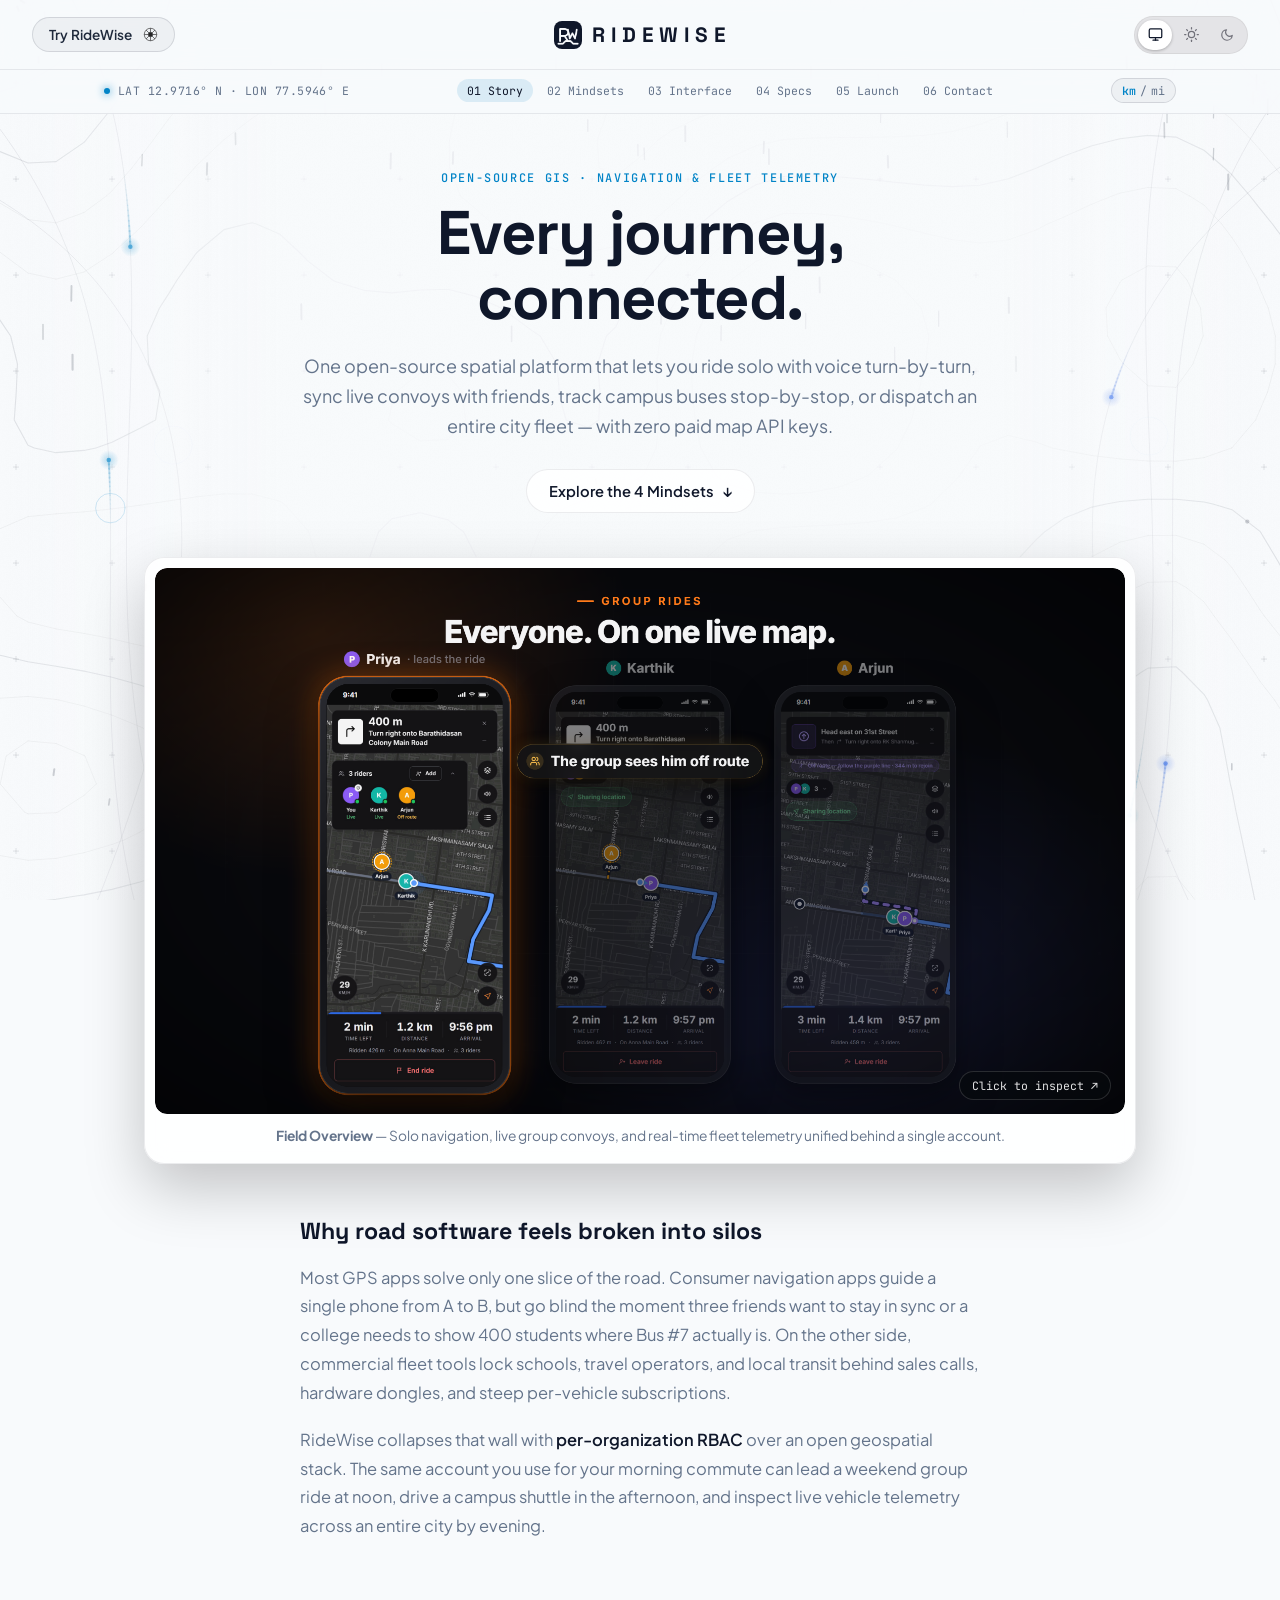
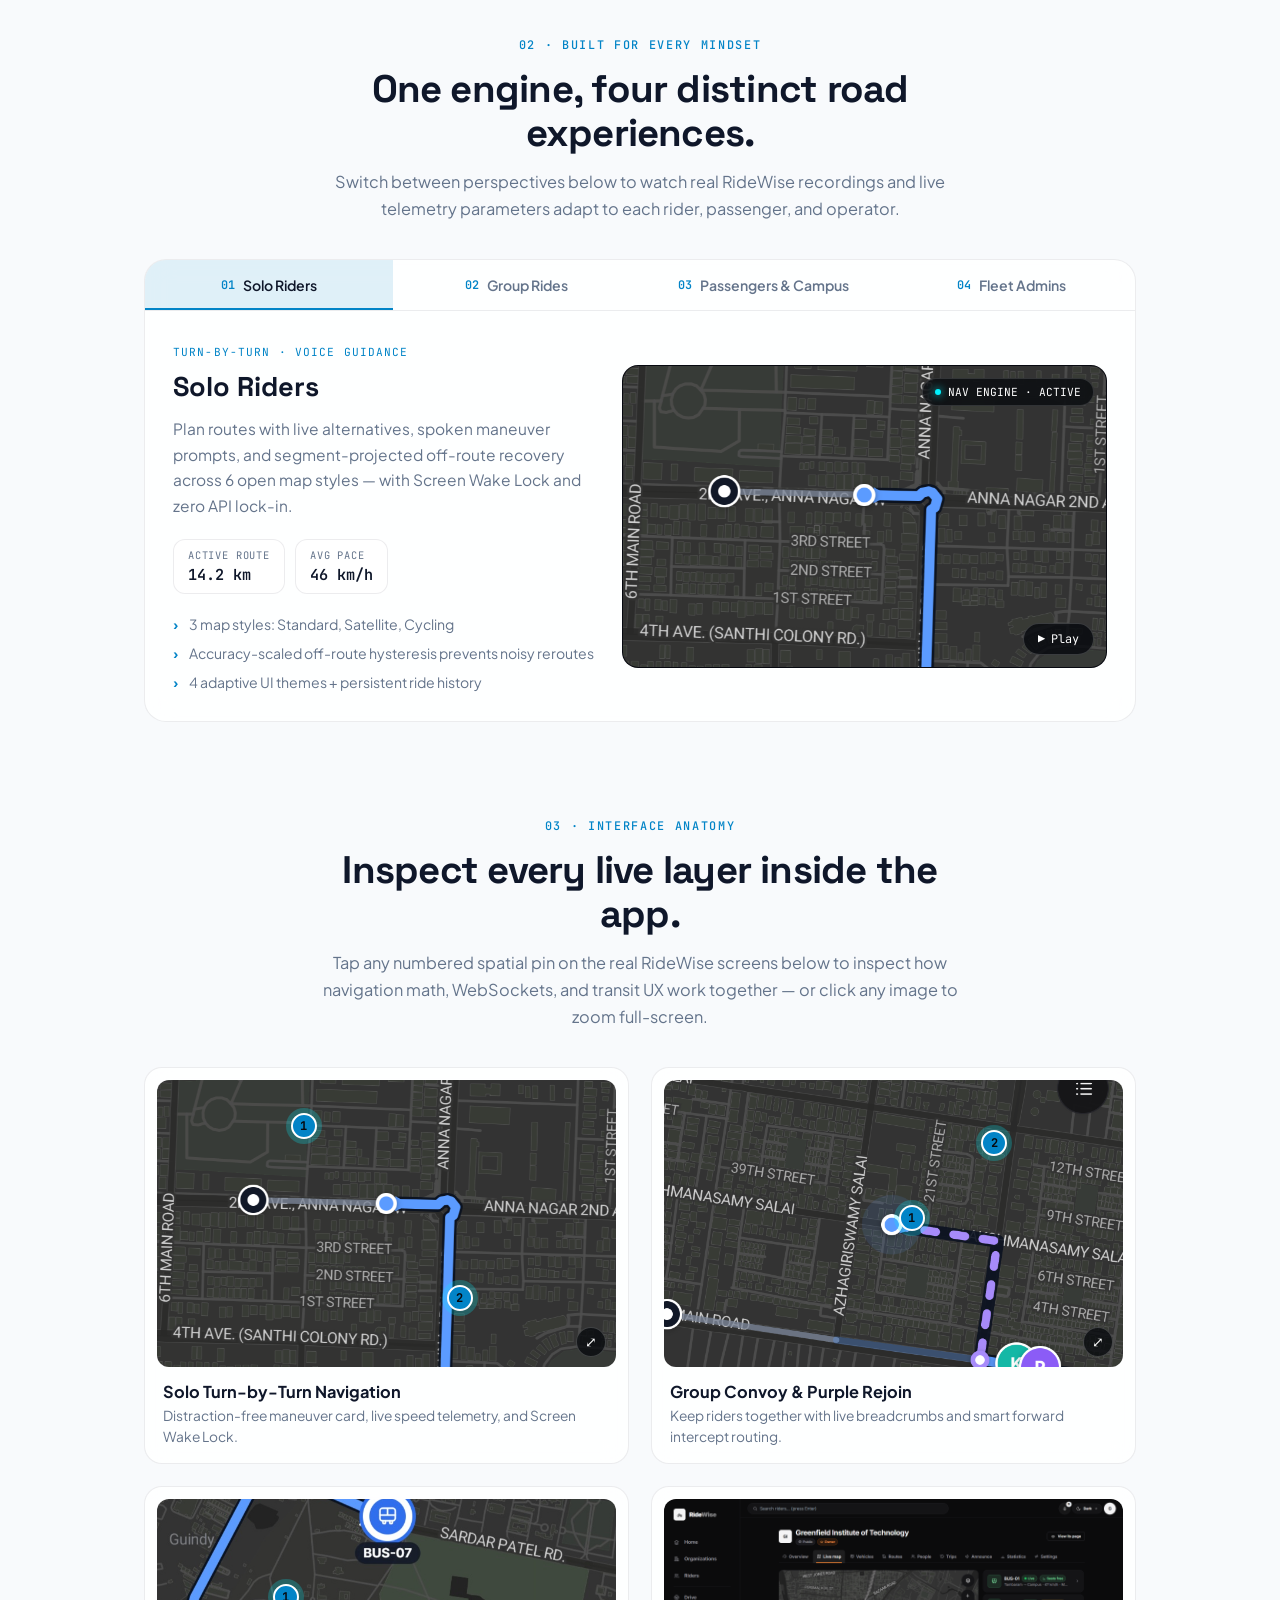
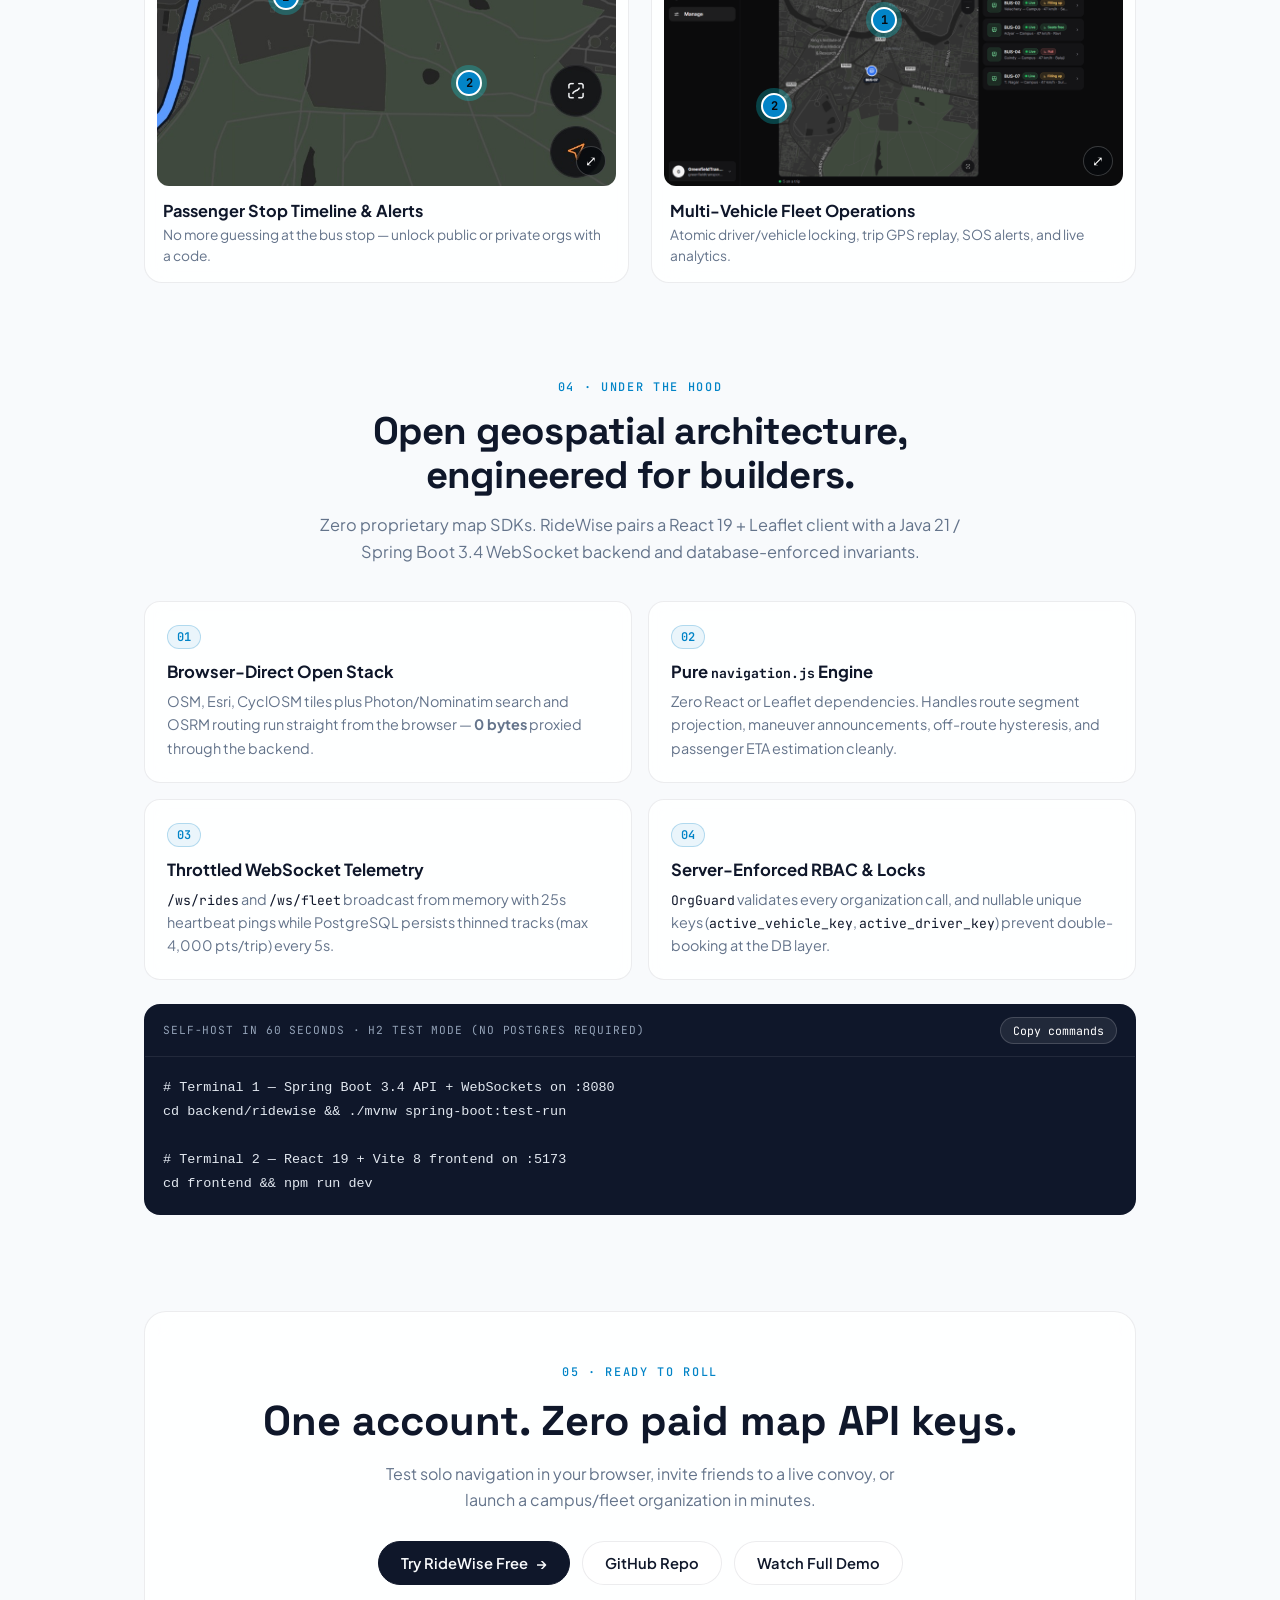
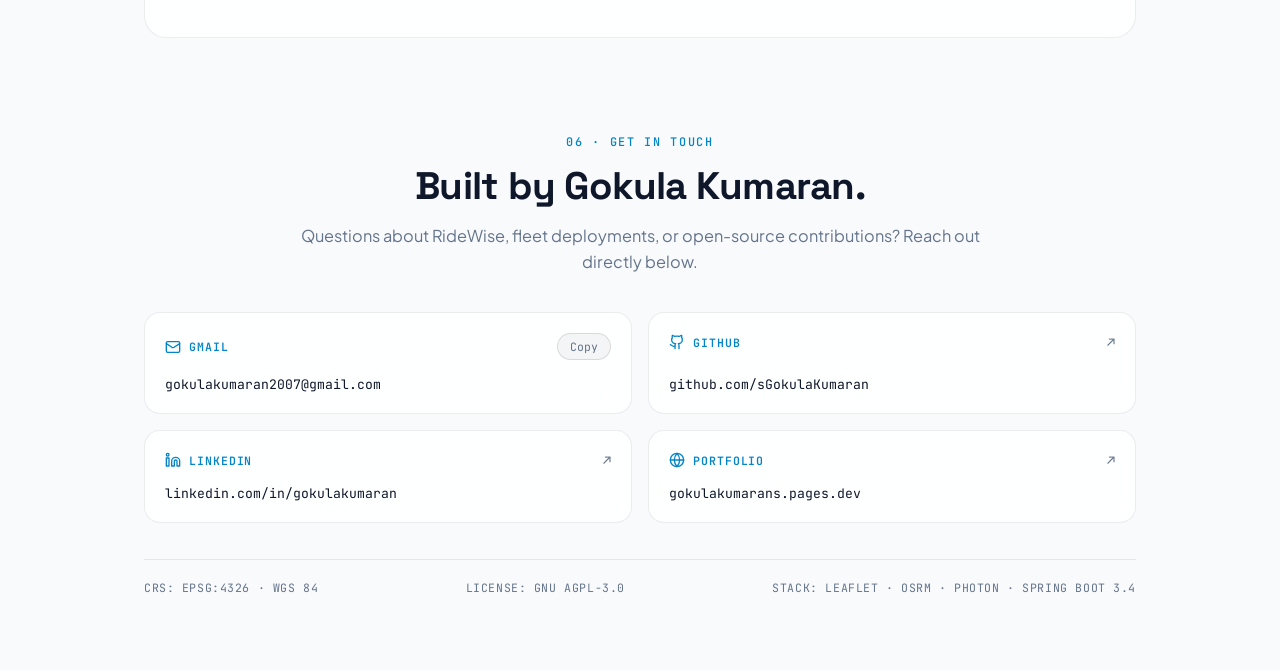
==== commit e27b7caf: "Update map styles and providers in index.html" ====
--- a/index.html
+++ b/index.html
@@ -227,7 +227,7 @@
               </div>
 
               <ul class="mindset-bullets" id="mindsetBullets">
-                <li>6 map styles: Auto, Standard, Dark, Satellite, Terrain, Cycling</li>
+                <li>3 map styles: Standard, Satellite, Cycling</li>
                 <li>Accuracy-scaled off-route hysteresis prevents noisy reroutes</li>
                 <li>4 adaptive UI themes + persistent ride history</li>
               </ul>
@@ -399,7 +399,7 @@
           <div class="spec-card">
             <span class="spec-num">01</span>
             <h3>Browser-Direct Open Stack</h3>
-            <p>OSM, Stadia, Esri, OpenTopoMap &amp; CyclOSM tiles plus Photon/Nominatim search and OSRM routing run straight from the browser — <strong>0 bytes</strong> proxied through the backend.</p>
+            <p>OSM, Esri, CyclOSM tiles plus Photon/Nominatim search and OSRM routing run straight from the browser — <strong>0 bytes</strong> proxied through the backend.</p>
           </div>
           <div class="spec-card">
             <span class="spec-num">02</span>
